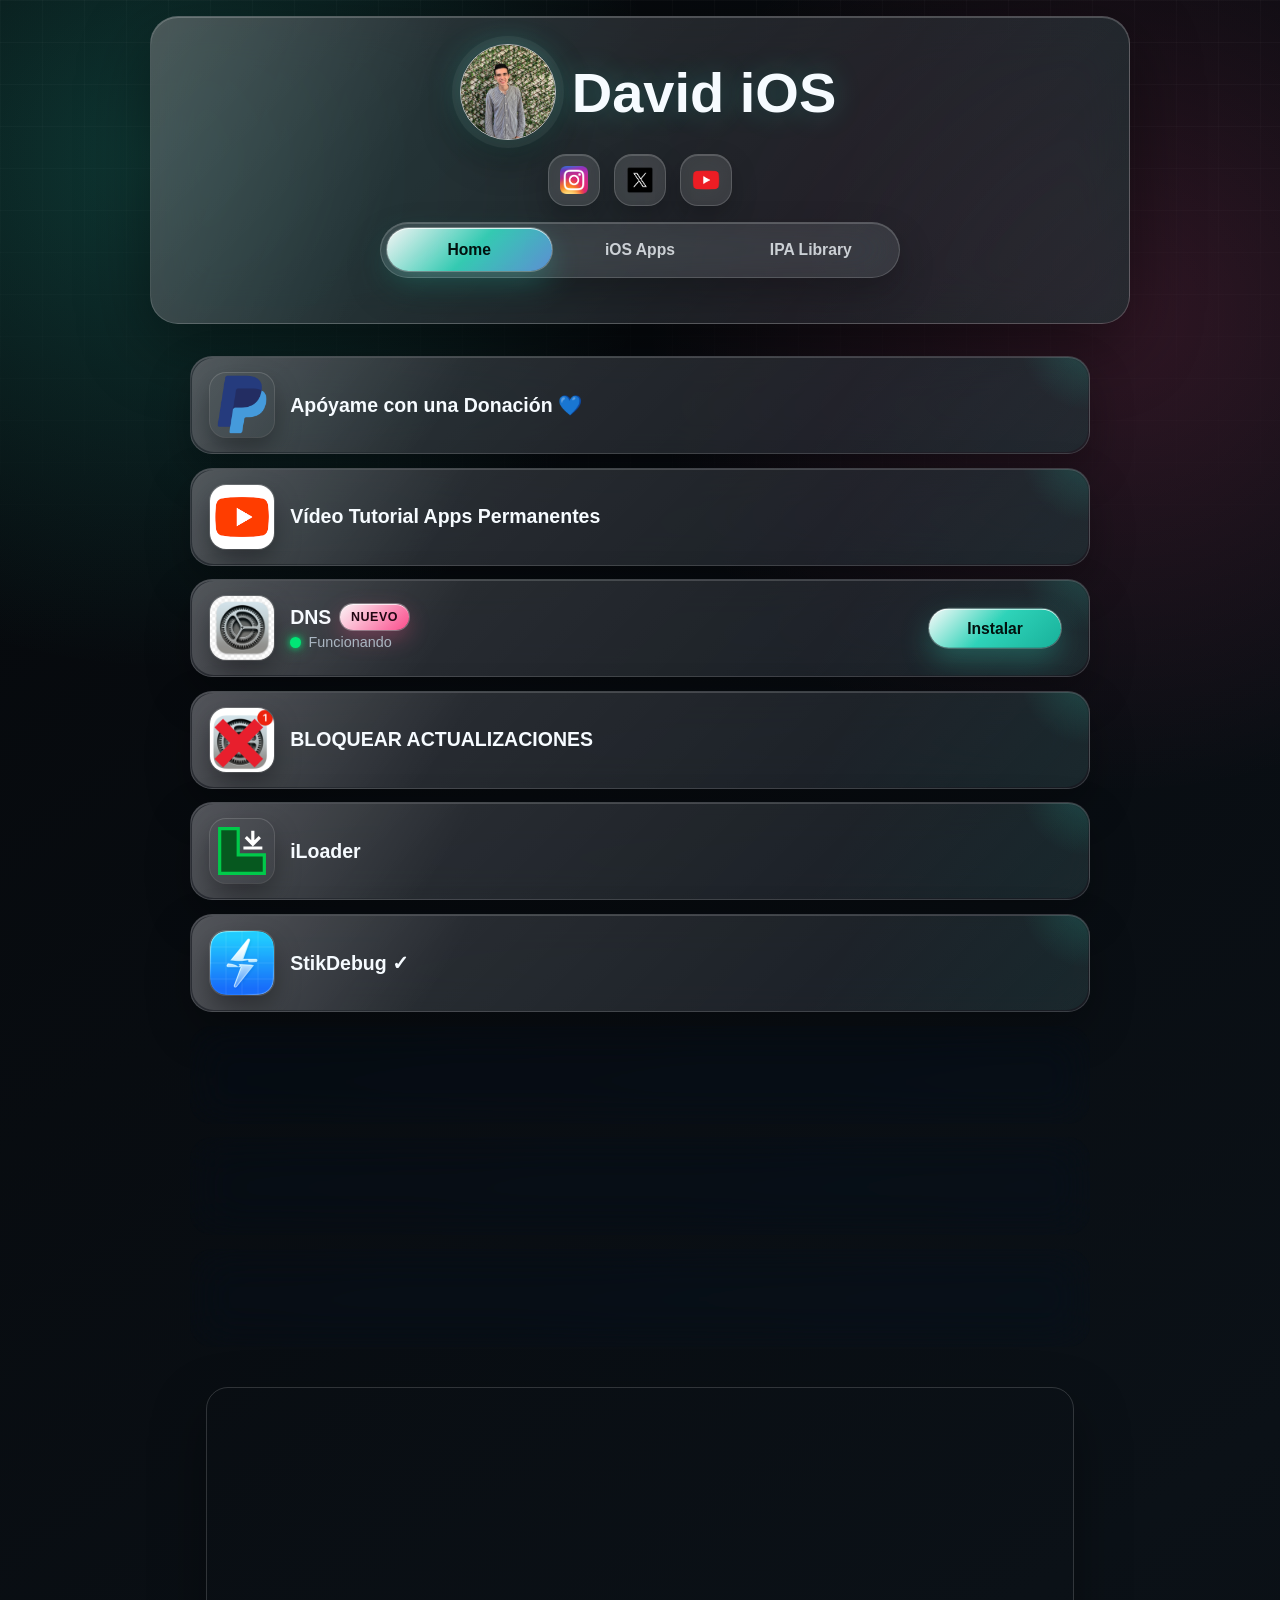
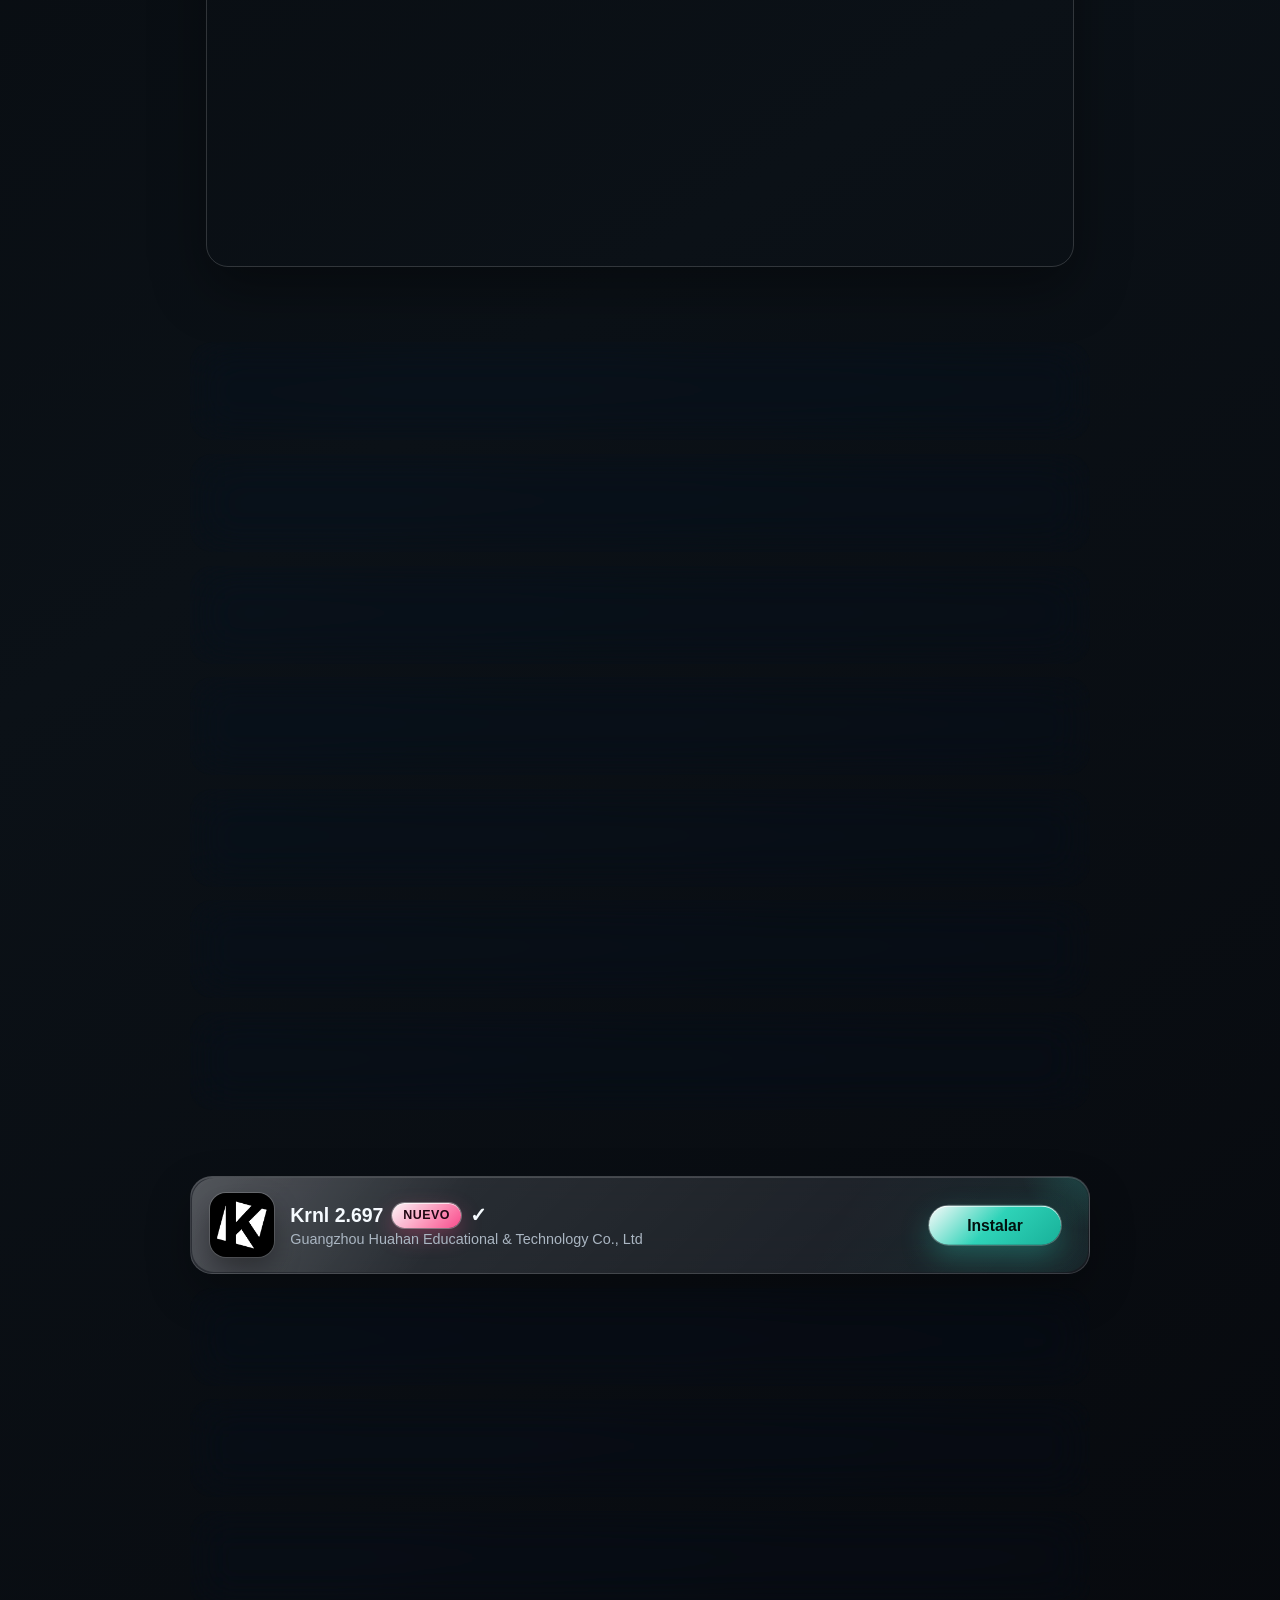
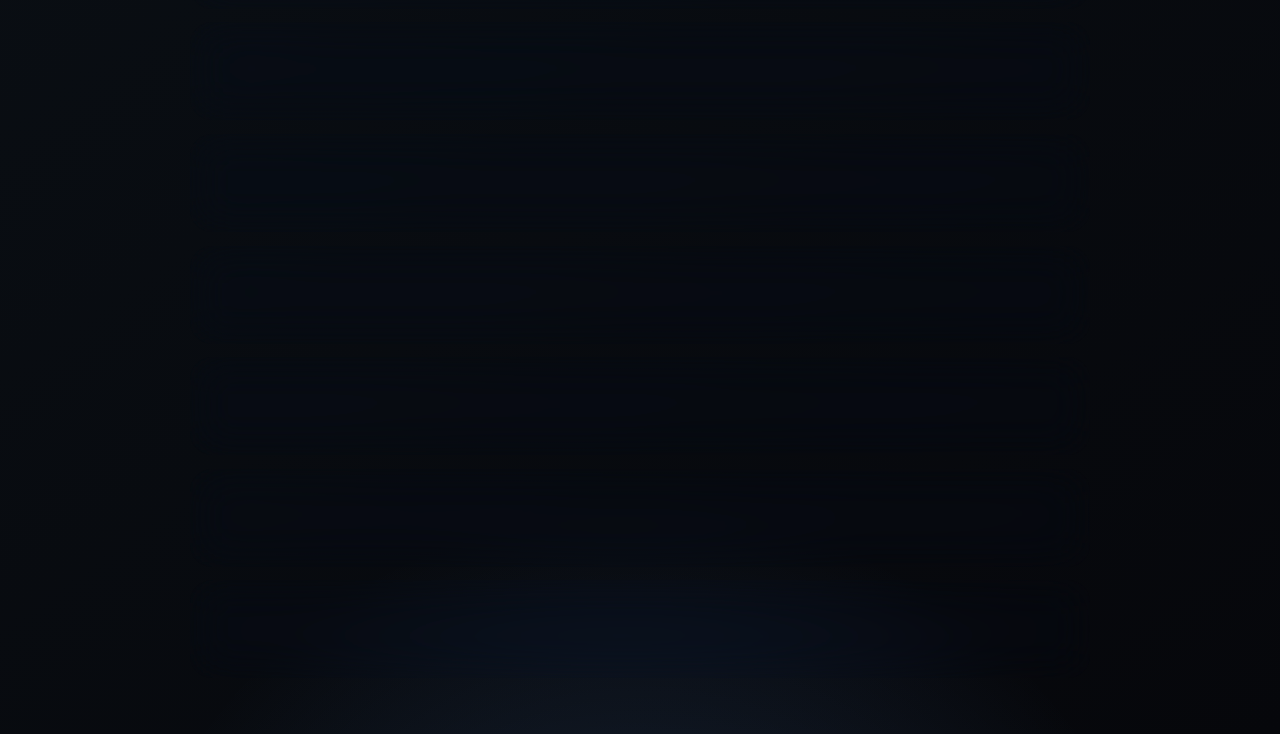
==== index.html @ faeb465d "Update index.html" ====
<!DOCTYPE html>
<html lang="es">
<head>
  <meta charset="UTF-8">
  <meta name="viewport" content="width=device-width, initial-scale=1.0">
  <script async src="https://pagead2.googlesyndication.com/pagead/js/adsbygoogle.js?client=ca-pub-6185848248589725"
     crossorigin="anonymous"></script>
    <!-- Monetag -->
    
  <title>David iOS</title>
  <link rel="stylesheet" href="styles.css?v=20260723-4">
  <script async src="https://fundingchoicesmessages.google.com/i/pub-6185848248589725?ers=1"></script><script>(function() {function signalGooglefcPresent() {if (!window.frames['googlefcPresent']) {if (document.body) {const iframe = document.createElement('iframe'); iframe.style = 'width: 0; height: 0; border: none; z-index: -1000; left: -1000px; top: -1000px;'; iframe.style.display = 'none'; iframe.name = 'googlefcPresent'; document.body.appendChild(iframe);} else {setTimeout(signalGooglefcPresent, 0);}}}signalGooglefcPresent();})();
    
  </script>
</head>
<body>
  <header>
    <div class="header-top">
      <br>
      <br>
      <img src="avatar.jpeg" alt="David" class="avatar">
      <h1>David iOS</h1>
      
    </div>

    <!-- Redes sociales -->
    <div class="social-icons">
      <a href="https://www.instagram.com/daviduma_?igsh=YXlvbGxtNTBkM3c0&utm_source=qr" target="_blank"><img src="instagram.png" alt="Instagram"></a>
      <a href="https://x.com/daum_19?s=21" target="_blank"><img src="redx.png" alt="X"></a>
      <a href="https://youtube.com/channel/UCa80EH77vymRyS37bAi_F9A?si=KUwRZziZTp-NwFb2" target="_blank"><img src="youtube2.png" alt="YouTube"></a>
    </div>

    <!-- Navegación entre secciones -->
    <nav class="tabs">
  <a href="index.html" class="tab-button active">Home</a>
  <a href="ios-apps.html" class="tab-button">iOS Apps</a>
  <a href="ipa-library.html" class="tab-button">IPA Library</a>
</nav>
    <br>
    
  </header>

  <main>
    <div class="container">
    <div id="home" class="tab-section">
    <!-- Sección Home -->
    <section class="block links">
      
        <a href="https://paypal.me/DavidU1911" class="link-item">
          <img src="PayPal.png" alt="Imagen 1">
          <div class="text">
            <h2>Apóyame con una Donación 💙</h2>
            
          </div>
        </a>
        
	<a href="https://youtu.be/VcJ5r3z5dJU" class="link-item">
          <img src="yt.png" alt="Imagen 3">
          <div class="text">
            <h2>Vídeo Tutorial Apps Permanentes</h2>
            
          </div>
        </a>
        <a href="https://davidum19.github.io/ios-perfil/CFDNS-CP144%20(1).mobileconfig" class="link-item">
          <img src="setting.jpeg" alt="Imagen 4">
          <div class="text">
            <h2>DNS <span class="new-badge">NUEVO</span></h2>
            <p class="status-line"><span class="status-dot status-green" aria-hidden="true"></span>Funcionando</p>
            
          </div>
        </a>


        <a href="http://bit.ly/4ewjBEz" class="link-item">
          <img src="block.png" alt="Imagen 4">
          <div class="text">
            <h2>BLOQUEAR ACTUALIZACIONES</h2>
            
          </div>
        </a>
        <a href="https://github.com/nab138/iloader/releases" class="link-item">
          <img src="iloader.svg" alt="Imagen 4">
          <div class="text">
            <h2>iLoader</h2>
            
          </div>
        </a>
        <a href="https://github.com/StephenDev0/StikDebug/releases" class="link-item">
        <img src="StikJIT.png">
        <div class="text">
          <h2>StikDebug &#10003</h2>
        </div>
      </a>
  <a href="https://github.com/khcrysalis/Impactor/releases" class="link-item">
          <img src="impactor.png" alt="Imagen 4">
          <div class="text">
            <h2>Impactor</h2>
            
          </div>
        </a>

        <a href="https://github.com/LiveContainer/LiveContainer/releases" class="link-item">
          <img src="livecontainer.png" alt="Imagen 4">
          <div class="text">
            <h2>LiveContainer + SideStore</h2>
            
            
          </div>
        </a>
        <a href="https://wsfteam.xyz/davidios" class="link-item">
          <img src="certificate.jpg" alt="Imagen 4">
          <div class="text">
            <h2>Certificado iPhone/iPad Permanente ♾️</h2>
            
            
          </div>
        </a>


      </section>

      <section class="block video">
        <iframe src="https://youtube.com/embed/ouWRN8wTf0w" frameborder="0" allowfullscreen></iframe>
      </section>
    </section>
	<br>
    
  
      

<!-- Sección 3: Más enlaces -->
    <section class="block links">
      <p class="section-desc">
        
      </p>
      <a href="https://youtu.be/pP9IjdnDGtw" class="link-item">
        <img src="key.png" alt="Imagen 5">
        <div class="text">
          <h2>Key Delta</h2>
	<p>Tutorial para Obtener la Key</p>
        </div>
      </a>

      
       
      
       <a href="go.html?id=delta-ipa" class="link-item">
        <img src="Delta.jpg" alt="Imagen 6">
        <div class="text">
          <h2>Delta 2.745.1138 iPA &#10003</h2>
        </div>
      </a>
     
    
      
      <a href="https://loot-link.com/s?AxBrPtPF" class="link-item">
        <img src="Delta.jpg" alt="Imagen 6">
        <div class="text">
          <h2>Delta 2.745.1138 &#10003<span class="new-badge">NUEVO</span> </h2>
	<p class="status-line"><span class="status-dot status-green" aria-hidden="true"></span>Rubber</p>
        </div>
      </a>
      
      <a href="go.html?id=delta-beihang" class="link-item">
        <img src="Delta.jpg" alt="Imagen 6">
        <div class="text">
          <h2>Delta 2.745.1138 &#10003<span class="new-badge">NUEVO</span> </h2>
	<p class="status-line"><span class="status-dot status-green" aria-hidden="true"></span>Beihang University</p>
        </div>
      </a>

      <a href="go.html?id=delta-qingdao" class="link-item">
        <img src="Delta.jpg" alt="Imagen 6">
        <div class="text">
          <h2>Delta 2.745.1138 &#10003 <span class="new-badge">NUEVO</span> </h2>
	<p class="status-line"><span class="status-dot status-green" aria-hidden="true"></span>Qingdao Rural Commercial Bank</p>
        </div>
      </a>

       <a href="go.html?id=delta-hsbc" class="link-item">
        
        <img src="Delta.jpg" alt="Imagen 6">
        <div class="text">
          <h2>Delta 2.745.1138 &#10003 </h2>
	<p>HSBC</p>
        </div>
      </a>
      
  

      <a href="go.html?id=delta-simcere" class="link-item">
        <img src="Delta.jpg" alt="Imagen 6">
        <div class="text">
          <h2>Delta 2.745.1138 &#10003</h2>
	<p>Jiangsu Simcere </p>
        </div>
      </a>

       
     

      <!--p 

      <a href="go.html?id=delta-rubber" class="link-item">

  <a href="go.html?id=delta-bz" class="link-item">
        <img src="Delta.jpg" alt="Imagen 6">
        <div class="text">
          <h2>Delta 2.745.1138 &#10003<span class="new-badge">NUEVO ADS</span> </h2>
	<p class="status-line"><span class="status-dot status-green" aria-hidden="true"></span>Chengdu Railway</p>
        </div>
      </a>


<a href="go.html?id=delta-national" class="link-item">
        <img src="Delta.jpg" alt="Imagen 6">
        <div class="text">
          <h2>Delta 2.745.1138 &#10003<span class="new-badge">NUEVO</span> </h2>
	<p class="status-line"><span class="status-dot status-green" aria-hidden="true"></span>Rural</p>
        </div>
      </a>

      <a href="go.html?id=delta-centralpower" class="link-item">
        <img src="Delta.jpg" alt="Imagen 6">
        <div class="text">
          <h2>Delta 2.745.1138 &#10003 </h2>
	<p>Central Power</p>
        </div>
      </a>

      <a href="go.html?id=delta-rubber" class="link-item">
        <img src="Delta.jpg" alt="Imagen 6">
        <div class="text">
          <h2>Delta 2.743.1136 &#10003 </h2>
	<p>VietNam Rubber</p>
        </div>
      </a>
      

      <a href="go.html?id=delta-nuevo" class="link-item">
        <img src="Delta.jpg" alt="Imagen 6">
        <div class="text">
          <h2>Delta 2.743.1136 &#10003 </h2>
	<p >Moving Increasingly</p>
        </div>
      </a>

     

      



       <a href="https://lootdest.org/s?1pLXGb63" class="link-item">
        <img src="Delta.jpg" alt="Imagen 6">
        <div class="text">
          <h2>Delta 2.725.1142 <span class="new-badge">NUEVO ADS</span> &#10003</h2>
	<p>Jiangsu Salt Industry Group Co., Ltd</p>
        </div>
      </a>

      <a href="go.html?id=delta-vietnam" class="link-item">
        <img src="Delta.jpg" alt="Imagen 6">
        <div class="text">
          <h2>Delta 2.741.1062 &#10003<span class="new-badge">NUEVO ADS</span> </h2>
	<p class="status-line"><span class="status-dot status-green" aria-hidden="true"></span>FAW Corporation</p>
        </div>
      </a>



      <a href="go.html?id=delta-beihang" class="link-item">
      <a href="go.html?id=delta-national" class="link-item">

      <a href="go.html?id=delta-vietnam" class="link-item">
        <img src="Delta.jpg" alt="Imagen 6">
        <div class="text">
          <h2>Delta 2.737.1581 &#10003<span class="new-badge">NUEVO</span> </h2>
	<p class="status-line"><span class="status-dot status-green" aria-hidden="true"></span>Vietnam</p>
        </div>
      </a>
    

      <a href="go.html?id=delta-telecom" class="link-item">
        <img src="Delta.jpg" alt="Imagen 6">
        <div class="text">
          <h2>Delta 2.743.1136 &#10003</h2>
	<p>China Telecom Corp. Limited</p>
        </div>
      </a>
      
      </p>-->
      
 
	
      </section>
      
      <br>
    
	<section class="block links">
	
  <a href="https://lootdest.org/s?tVgJedeD" class="link-item">
        <img src="krnl.png" alt="Imagen 7">
        <div class="text">
          <h2>Krnl 2.697 <span class="new-badge">NUEVO</span> &#10003</h2>
	<p>Guangzhou Huahan Educational & Technology Co., Ltd</p>
        </div>
      </a>
  
    <a href="https://lootdest.org/s?34rFMLJt" class="link-item">
        <img src="krnl.png" alt="Imagen 7">
        <div class="text">
          <h2>Krnl 2.697 &#10003</h2>
	<p>China TELECOM</p>
        </div>
      </a>
	
	<a href="https://lootdest.org/s?HVOq0hUe" class="link-item">
        <img src="krnl.png" alt="Imagen 7">
        <div class="text">
          <h2>Krnl 2.697 &#10003</h2>
	<p>GLOBAL TAKEOFF, INC</p>
        </div>
      </a>

	<a href="https://loot-link.com/s?eonuAsOb" class="link-item">
        <img src="krnl.png" alt="Imagen 7">
        <div class="text">
          <h2>Krnl 2.697 &#10003</h2>
	<p>Tianjin University of Commerce</p>
        </div>
      </a>

	<a href="https://loot-link.com/s?qlIRC0ds" class="link-item">
        <img src="krnl.png" alt="Imagen 7">
        <div class="text">
          <h2>Krnl 2.697 &#10003</h2>
	<p>VIETNAM JOINT STOCK COMMERCIAL BANK FOR INDUSTRY AND TRADE</p>
        </div>
      </a>

	<a href="https://loot-link.com/s?cgDEgauD" class="link-item">
        <img src="krnl.png" alt="Imagen 7">
        <div class="text">
          <h2>Krnl 2.697 &#10003</h2>
	<p>CHIBA INSTITUTE OF TECHNOLOGY</p>
        </div>
      </a>

	<a href="https://loot-link.com/s?sIAI2L1U" class="link-item">
        <img src="krnl.png" alt="Imagen 7">
        <div class="text">
          <h2>Krnl 2.697 &#10003</h2>
	<p>TCL household Appliance Marketing Co., LTD</p>
        </div>
      </a>

	<a href="https://lootdest.org/s?ySr1h6r4" class="link-item">
        <img src="krnl.png" alt="Imagen 7">
        <div class="text">
          <h2>Krnl 2.697 &#10003</h2>
	<p>EEO Education Ltd</p>
        </div>
      </a>

	<a href="https://lootdest.org/s?tDVmjfeG" class="link-item">
        <img src="krnl.png" alt="Imagen 7">
        <div class="text">
          <h2>Krnl 2.697 &#10003</h2>
	<p>VIETTEL GROUP</p>
        </div>
      </a>

      <a href="https://loot-link.com/s?JDmNDasB" class="link-item">
        <img src="krnl.png" alt="Imagen 7">
        <div class="text">
          <h2>Krnl 2.697 &#10003</h2>
	<p>HDFC Bank Limited</p>
        </div>
      </a>
<br>

    <!--p class="disclaimer">
        Nota: Algunos enlaces pueden dirigir a aplicaciones externas para iOS. Apple permite instalar apps de terceros. Úsalo bajo tu propia responsabilidad.
      </p>-->
      </section>




    </div>

    
</div>
  </main>
</div>
  <script>


</script>


 
</body>
</html>
---- styles.css ----
/* --- RESET BÁSICO --- */
:root {
  --bg: #05070a;
  --bg-soft: #0b1117;
  --glass: rgba(255, 255, 255, 0.1);
  --glass-strong: rgba(255, 255, 255, 0.16);
  --glass-border: rgba(255, 255, 255, 0.22);
  --text: #f6fbff;
  --muted: #aab6c2;
  --cyan: #32f0d0;
  --blue: #68a8ff;
  --pink: #ff4d8d;
  --shadow: rgba(0, 0, 0, 0.42);
  --page-bg:
    radial-gradient(circle at 12% 4%, rgba(50, 240, 208, 0.2), transparent 32rem),
    radial-gradient(circle at 88% 8%, rgba(255, 77, 141, 0.16), transparent 30rem),
    radial-gradient(circle at 50% 108%, rgba(104, 168, 255, 0.18), transparent 34rem),
    linear-gradient(145deg, var(--bg), var(--bg-soft) 48%, #06070b);
}

* {
  margin: 0;
  padding: 0;
  box-sizing: border-box;
}

.h2{
  text-align: center;
}

/* Disclaimer al final de cada sección */
.disclaimer {
  font-size: 12px;
  color: var(--muted);
  text-align: center;
  margin-top: 30px;
}

html {
  min-height: 100%;
  background: var(--page-bg);
  background-color: var(--bg);
  overscroll-behavior-y: none;
}

body {
  padding-top: 1rem;
  font-family: -apple-system, BlinkMacSystemFont, "Segoe UI", Roboto, sans-serif;
  background: var(--page-bg);
  background-color: var(--bg);
  color: var(--text);
  min-height: 100vh;
  letter-spacing: 0;
  position: relative;
  overflow-x: hidden;
  overscroll-behavior-y: none;
}

body::before {
  content: "";
  position: fixed;
  inset: 0;
  pointer-events: none;
  background:
    linear-gradient(rgba(255, 255, 255, 0.035) 1px, transparent 1px),
    linear-gradient(90deg, rgba(255, 255, 255, 0.026) 1px, transparent 1px);
  background-size: 42px 42px;
  mask-image: linear-gradient(to bottom, rgba(0, 0, 0, 0.8), transparent 72%);
  z-index: 0;
}

header,
main {
  position: relative;
  z-index: 1;
}

/* --- HEADER --- */
header {
  text-align: center;
  width: min(94%, 980px);
  margin: 0 auto 0.5rem;
  padding: 1.1rem 1rem 1.25rem;
  background:
    linear-gradient(135deg, rgba(255, 255, 255, 0.16), rgba(255, 255, 255, 0.055)),
    rgba(8, 13, 18, 0.58);
  border: 1px solid var(--glass-border);
  border-radius: 28px;
  box-shadow:
    0 24px 70px var(--shadow),
    inset 0 1px 0 rgba(255, 255, 255, 0.2);
  backdrop-filter: blur(26px) saturate(160%);
  -webkit-backdrop-filter: blur(26px) saturate(160%);
  position: relative;
  overflow: hidden;
}

header::after {
  content: "";
  position: absolute;
  inset: 0;
  pointer-events: none;
  background: linear-gradient(110deg, rgba(255, 255, 255, 0.24), transparent 28%, transparent 68%, rgba(50, 240, 208, 0.1));
  opacity: 0.58;
}

/* Avatar y nombre */
.header-top {
  display: flex;
  align-items: center;
  justify-content: center;
  gap: 1rem;
  margin-bottom: 0.85rem;
  position: relative;
  z-index: 1;
}

.header-top h1 {
  font-size: clamp(2rem, 5vw, 3.5rem);
  font-weight: 800;
  color: var(--text);
  text-shadow: 0 0 30px rgba(50, 240, 208, 0.24);
}

.avatar {
  width: 96px;
  height: 96px;
  border-radius: 50%;
  object-fit: cover;
  border: 1px solid rgba(255, 255, 255, 0.72);
  box-shadow:
    0 0 0 8px rgba(255, 255, 255, 0.055),
    0 16px 38px rgba(0, 0, 0, 0.38),
    0 0 32px rgba(50, 240, 208, 0.28);
}

/* Redes sociales */
.social-icons {
  display: flex;
  justify-content: center;
  gap: 0.85rem;
  margin-bottom: 0.8rem;
  position: relative;
  z-index: 1;
}

.social-icons a {
  width: 52px;
  height: 52px;
  display: grid;
  place-items: center;
  border-radius: 18px;
  background: rgba(255, 255, 255, 0.1);
  border: 1px solid rgba(255, 255, 255, 0.16);
  box-shadow: inset 0 1px 0 rgba(255, 255, 255, 0.16), 0 10px 26px rgba(0, 0, 0, 0.22);
  backdrop-filter: blur(18px);
  -webkit-backdrop-filter: blur(18px);
  transition: transform 0.2s ease, background 0.2s ease, border-color 0.2s ease;
}

.social-icons a:hover {
  transform: translateY(-2px);
  background: rgba(255, 255, 255, 0.16);
  border-color: rgba(50, 240, 208, 0.42);
}

.social-icons img {
  width: 28px;
  height: 28px;
  object-fit: contain;
  transition: transform 0.2s ease;
}

.social-icons img:hover {
  transform: scale(1.08);
}

/* Navegación */
.tabs {
  display: flex;
  justify-content: center;
  align-items: center;
  gap: 0.35rem;
  margin-top: 1rem;
  flex-wrap: nowrap;
  width: min(100%, 520px);
  margin-left: auto;
  margin-right: auto;
  padding: 0.35rem;
  border-radius: 999px;
  background: rgba(255, 255, 255, 0.09);
  border: 1px solid rgba(255, 255, 255, 0.16);
  box-shadow:
    inset 0 1px 0 rgba(255, 255, 255, 0.18),
    0 16px 36px rgba(0, 0, 0, 0.24);
  backdrop-filter: blur(24px) saturate(165%);
  -webkit-backdrop-filter: blur(24px) saturate(165%);
  position: relative;
  z-index: 1;
}

.tab-button {
  flex: 1;
  background: transparent;
  border: none;
  padding: 0.78rem 0.9rem;
  border-radius: 999px;
  color: rgba(246, 251, 255, 0.78);
  font-weight: 750;
  cursor: pointer;
  transition: transform 0.2s ease, background 0.25s ease, color 0.25s ease, box-shadow 0.25s ease;
  font-size: 0.98rem;
  white-space: nowrap;
  text-decoration: none;
}

.tab-button.active,
.tab-button:hover {
  color: #02120f;
  background:
    linear-gradient(135deg, rgba(255, 255, 255, 0.95), rgba(50, 240, 208, 0.78) 52%, rgba(104, 168, 255, 0.76));
  box-shadow:
    0 0 0 1px rgba(255, 255, 255, 0.28),
    0 12px 30px rgba(50, 240, 208, 0.24),
    inset 0 1px 0 rgba(255, 255, 255, 0.76);
}

.tab-button:hover {
  transform: translateY(-1px);
}

.native-banner {
  margin: 20px auto;
  text-align: center;
  max-width: 350px;
  overflow: hidden;
  height: auto;
  display: block;
}


/* Oculta secciones no activas */
.hidden {
  display: none;
}

/* --- BLOQUES DE ENLACES --- */
.block.links {
  display: flex;
  flex-direction: column;
  gap: 0.85rem;
  padding: 1rem;
}

.link-item {
  display: flex;
  align-items: center;
  background:
    linear-gradient(135deg, rgba(255, 255, 255, 0.15), rgba(255, 255, 255, 0.055)),
    rgba(12, 17, 23, 0.7);
  color: var(--text);
  border: 1px solid rgba(255, 255, 255, 0.14);
  border-radius: 22px;
  padding: 0.82rem 1rem;
  text-decoration: none;
  box-shadow:
    0 18px 44px rgba(0, 0, 0, 0.28),
    inset 0 1px 0 rgba(255, 255, 255, 0.16);
  backdrop-filter: blur(22px) saturate(150%);
  -webkit-backdrop-filter: blur(22px) saturate(150%);
  transition: transform 0.22s ease, box-shadow 0.28s ease, border-color 0.28s ease, background 0.28s ease;
  position: relative;
  overflow: hidden;
}

.link-item::before {
  content: "";
  position: absolute;
  inset: 1px;
  border-radius: inherit;
  pointer-events: none;
  background: linear-gradient(120deg, rgba(255, 255, 255, 0.24), transparent 30%, transparent 70%, rgba(50, 240, 208, 0.08));
  opacity: 0.75;
}

.link-item::after {
  content: "";
  position: absolute;
  width: 9rem;
  height: 9rem;
  right: -4.5rem;
  top: -5.5rem;
  border-radius: 50%;
  background: radial-gradient(circle, rgba(50, 240, 208, 0.18), transparent 68%);
  pointer-events: none;
}

.link-item:hover {
  transform: translateY(-2px) scale(1.01);
  border-color: rgba(50, 240, 208, 0.38);
  box-shadow:
    0 24px 56px rgba(0, 0, 0, 0.38),
    0 0 34px rgba(50, 240, 208, 0.14),
    inset 0 1px 0 rgba(255, 255, 255, 0.22);
}

.link-item img {
  width: 64px;
  height: 64px;
  margin-right: 1rem;
  border-radius: 16px;
  object-fit: cover;
  box-shadow:
    0 12px 26px rgba(0, 0, 0, 0.34),
    0 0 0 1px rgba(255, 255, 255, 0.18);
  position: relative;
  z-index: 1;
}

.link-item .text {
  flex: 1;
  min-width: 0;
  position: relative;
  z-index: 1;
}

.link-item .text h2 {
  font-size: 1.22rem;
  font-weight: 800;
  color: var(--text);
  overflow-wrap: anywhere;
  display: flex;
  align-items: center;
  gap: 0.55rem;
  flex-wrap: wrap;
}

.link-item .text p {
  font-size: 0.9rem;
  color: var(--muted);
  margin-top: 0.18rem;
  overflow-wrap: anywhere;
}

.new-badge {
  display: inline-flex;
  align-items: center;
  justify-content: center;
  min-height: 1.6rem;
  padding: 0.28rem 0.68rem;
  border-radius: 999px;
  background:
    linear-gradient(135deg, rgba(255, 255, 255, 0.95), rgba(255, 77, 141, 0.92)),
    rgba(255, 77, 141, 0.76);
  color: #210713;
  font-size: 0.78rem;
  font-weight: 900;
  letter-spacing: 0.04em;
  line-height: 1;
  text-transform: uppercase;
  box-shadow:
    0 0 0 1px rgba(255, 255, 255, 0.32),
    0 8px 22px rgba(255, 77, 141, 0.32),
    inset 0 1px 0 rgba(255, 255, 255, 0.7);
}

.badge-windows {
  background:
    linear-gradient(135deg, rgba(255, 255, 255, 0.95), rgba(104, 168, 255, 0.92)),
    rgba(104, 168, 255, 0.78);
  color: #061527;
  box-shadow:
    0 0 0 1px rgba(255, 255, 255, 0.32),
    0 8px 22px rgba(104, 168, 255, 0.3),
    inset 0 1px 0 rgba(255, 255, 255, 0.7);
}

.badge-installer {
  background:
    linear-gradient(135deg, rgba(255, 255, 255, 0.95), rgba(50, 240, 208, 0.9)),
    rgba(50, 240, 208, 0.76);
  color: #041a16;
  box-shadow:
    0 0 0 1px rgba(255, 255, 255, 0.32),
    0 8px 22px rgba(50, 240, 208, 0.28),
    inset 0 1px 0 rgba(255, 255, 255, 0.7);
}

.badge-tool {
  background:
    linear-gradient(135deg, rgba(255, 255, 255, 0.95), rgba(255, 203, 92, 0.94)),
    rgba(255, 203, 92, 0.78);
  color: #201304;
  box-shadow:
    0 0 0 1px rgba(255, 255, 255, 0.32),
    0 8px 22px rgba(255, 203, 92, 0.26),
    inset 0 1px 0 rgba(255, 255, 255, 0.7);
}

.badge-emulator {
  background:
    linear-gradient(135deg, rgba(255, 255, 255, 0.95), rgba(106, 224, 126, 0.94)),
    rgba(106, 224, 126, 0.78);
  color: #08210d;
  box-shadow:
    0 0 0 1px rgba(255, 255, 255, 0.32),
    0 8px 22px rgba(106, 224, 126, 0.28),
    inset 0 1px 0 rgba(255, 255, 255, 0.7);
}

.link-item[href^="itms-services"],
.link-item[href^="go.html"],
.link-item[href*="loadly.io"],
.link-item[href*="api.khoindvn.io.vn"],
.link-item[href*="Delt4-OTA"],
.link-item[href*="Scarlet-OTA"],
.link-item[href*="Ksign-OTA"],
.link-item[href*=".mobileconfig"],
.link-item[href*="lootdest.org"],
.link-item[href*="loot-link.com"] {
  padding-right: 8.5rem;
}

.link-item[href^="itms-services"] .text::after,
.link-item[href^="go.html"] .text::after,
.link-item[href*="loadly.io"] .text::after,
.link-item[href*="api.khoindvn.io.vn"] .text::after,
.link-item[href*="Delt4-OTA"] .text::after,
.link-item[href*="Scarlet-OTA"] .text::after,
.link-item[href*="Ksign-OTA"] .text::after,
.link-item[href*=".mobileconfig"] .text::after,
.link-item[href*="lootdest.org"] .text::after,
.link-item[href*="loot-link.com"] .text::after {
  content: "Instalar";
  position: absolute;
  top: 50%;
  right: -7.25rem;
  transform: translateY(-50%);
  min-width: 6.25rem;
  padding: 0.72rem 1rem;
  border-radius: 999px;
  color: #02120f;
  font-size: 0.98rem;
  font-weight: 850;
  text-align: center;
  line-height: 1;
  white-space: nowrap;
  background:
    linear-gradient(135deg, rgba(255, 255, 255, 0.98), rgba(50, 240, 208, 0.86) 48%, rgba(24, 196, 169, 0.88));
  box-shadow:
    0 12px 30px rgba(50, 240, 208, 0.28),
    0 0 0 1px rgba(255, 255, 255, 0.28),
    inset 0 1px 0 rgba(255, 255, 255, 0.8);
  pointer-events: none;
}

.section-title {
  margin: 2rem 1rem 0.4rem;
  display: flex;
  align-items: center;
  gap: 0.8rem;
  color: var(--text);
  font-size: clamp(1.25rem, 4vw, 1.75rem);
  font-weight: 850;
  text-shadow: 0 0 28px rgba(50, 240, 208, 0.18);
}

.section-title::before {
  content: "";
  width: 0.62rem;
  height: 2.1rem;
  border-radius: 999px;
  background: linear-gradient(to bottom, var(--cyan), var(--blue));
  box-shadow: 0 0 20px rgba(50, 240, 208, 0.42);
}

.section-title::after {
  content: "";
  height: 1px;
  flex: 1;
  background: linear-gradient(to right, rgba(50, 240, 208, 0.34), transparent);
}

.status-line {
  display: flex;
  align-items: center;
  gap: 0.45rem;
  line-height: 1.35;
}

.status-dot {
  width: 0.7rem;
  height: 0.7rem;
  border-radius: 50%;
  flex: 0 0 auto;
  animation: statusPulse 1.25s ease-in-out infinite;
}

.status-green {
  background: #00e676;
  box-shadow: 0 0 0.4rem rgba(0, 230, 118, 0.9), 0 0 1rem rgba(0, 230, 118, 0.55);
}

.status-red {
  background: #ff3b30;
  box-shadow: 0 0 0.4rem rgba(255, 59, 48, 0.9), 0 0 1rem rgba(255, 59, 48, 0.55);
}

@keyframes statusPulse {
  0%,
  100% {
    opacity: 1;
    transform: scale(1);
  }

  50% {
    opacity: 0.45;
    transform: scale(0.72);
  }
}

/* --- BLOQUE DE VIDEO --- */
.block.video {
  padding: 1rem;
}

.block.video iframe {
  width: 100%;
  height: 220px;
  border-radius: 22px;
  border: 1px solid rgba(255, 255, 255, 0.16);
  box-shadow: 0 22px 54px rgba(0, 0, 0, 0.36);
}

/* --- RESPONSIVE PARA MÓVILES --- */
@media (max-width: 768px) {
  body {
    padding-top: 0.7rem;
  }

  header {
    width: calc(100% - 1rem);
    border-radius: 24px;
    padding: 0.95rem 0.7rem 1rem;
  }

  .link-item {
    flex-direction: row;
    padding: 0.68rem;
    border-radius: 19px;
  }

  .link-item[href^="itms-services"],
  .link-item[href^="go.html"],
  .link-item[href*="loadly.io"],
  .link-item[href*="api.khoindvn.io.vn"],
  .link-item[href*="Delt4-OTA"],
  .link-item[href*="Scarlet-OTA"],
  .link-item[href*="Ksign-OTA"],
  .link-item[href*=".mobileconfig"],
  .link-item[href*="lootdest.org"],
  .link-item[href*="loot-link.com"] {
    padding-right: 0.68rem;
  }

  .link-item[href^="itms-services"] .text::after,
  .link-item[href^="go.html"] .text::after,
  .link-item[href*="loadly.io"] .text::after,
  .link-item[href*="api.khoindvn.io.vn"] .text::after,
  .link-item[href*="Delt4-OTA"] .text::after,
  .link-item[href*="Scarlet-OTA"] .text::after,
  .link-item[href*="Ksign-OTA"] .text::after,
  .link-item[href*=".mobileconfig"] .text::after,
  .link-item[href*="lootdest.org"] .text::after,
  .link-item[href*="loot-link.com"] .text::after {
    position: static;
    transform: none;
    display: inline-flex;
    align-items: center;
    justify-content: center;
    width: fit-content;
    min-width: 4.9rem;
    max-width: max-content;
    margin-top: 0.48rem;
    padding: 0.48rem 0.78rem;
    font-size: 0.8rem;
  }

  .link-item img {
    width: 54px;
    height: 54px;
    border-radius: 14px;
  }

  .link-item .text h2 {
    font-size: 1.02rem;
  }

  .link-item .text p {
    font-size: 0.82rem;
  }

  .block.video iframe {
    height: 200px;
  }

  .header-top {
    flex-direction: column;
    gap: 0.5rem;
  }

  .tabs {
    flex-wrap: nowrap;
    gap: 0.25rem;
    padding: 0.28rem;
  }

  .tab-button {
    padding: 0.68rem 0.5rem;
    font-size: 0.86rem;
  }
  
}
/* ============================= */
/* ====== MEJORA SOLO DESKTOP ====== */
/* ============================= */

@media (min-width: 1024px) {

  /* Contenedor central */
  .container {
    max-width: 900px;
    margin: 0 auto;
  }

  /* Más aire vertical */
  .block.links {
    padding: 1.5rem 0;
  }

  /* Links un poco más elegantes */
  .link-item {
    padding: 1rem 1.2rem;
  }

  .link-item[href^="itms-services"],
  .link-item[href^="go.html"],
  .link-item[href*="loadly.io"],
  .link-item[href*="api.khoindvn.io.vn"],
  .link-item[href*="Delt4-OTA"],
  .link-item[href*="Scarlet-OTA"],
  .link-item[href*="Ksign-OTA"],
  .link-item[href*=".mobileconfig"],
  .link-item[href*="lootdest.org"],
  .link-item[href*="loot-link.com"] {
    padding-right: 9rem;
  }

  .section-title {
    margin-left: 0;
    margin-right: 0;
  }

  /* Video más proporcionado en desktop */
  .block.video iframe {
    height: 480px;
  }
   header {
    padding-top: 1.7rem;
    padding-bottom: 1.7rem;
  }

}

@media (prefers-reduced-motion: reduce) {
  .status-dot,
  .link-item,
  .tab-button,
  .social-icons a,
  .social-icons img {
    animation: none;
    transition: none;
  }
}
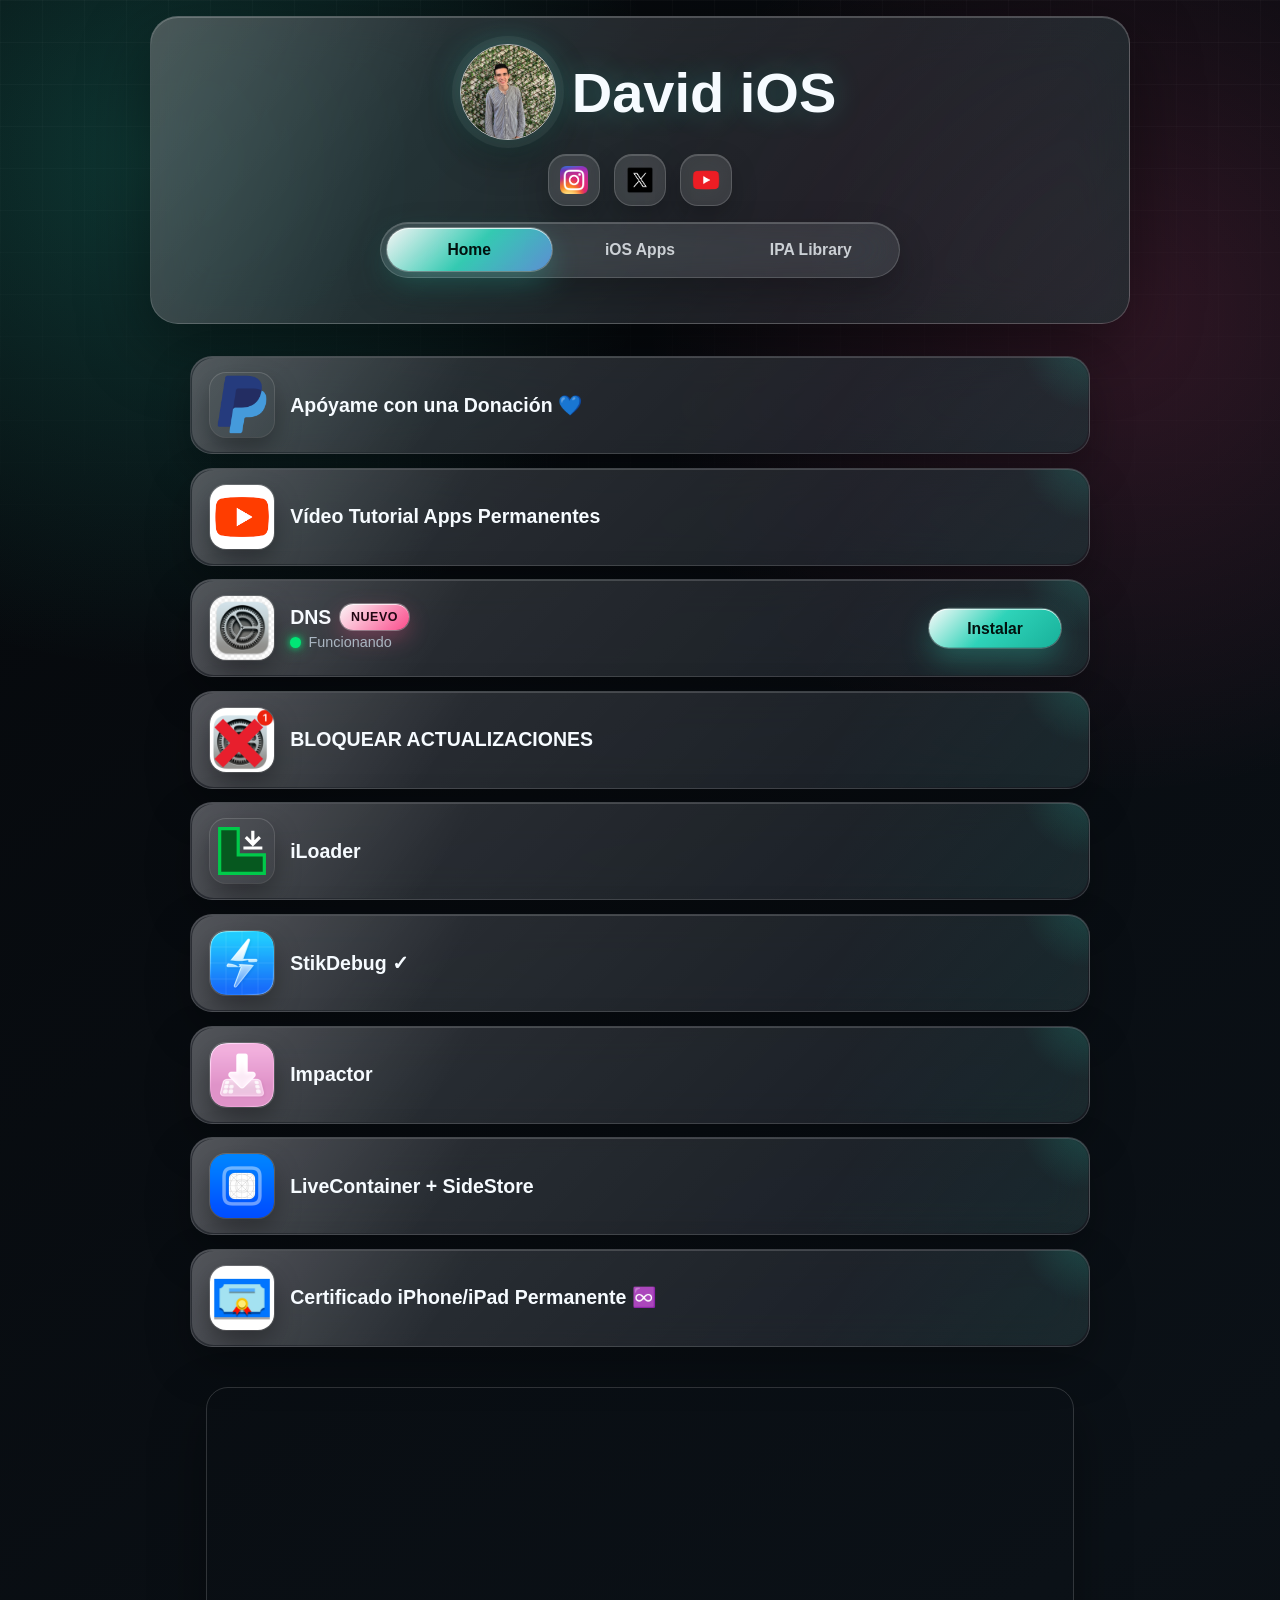
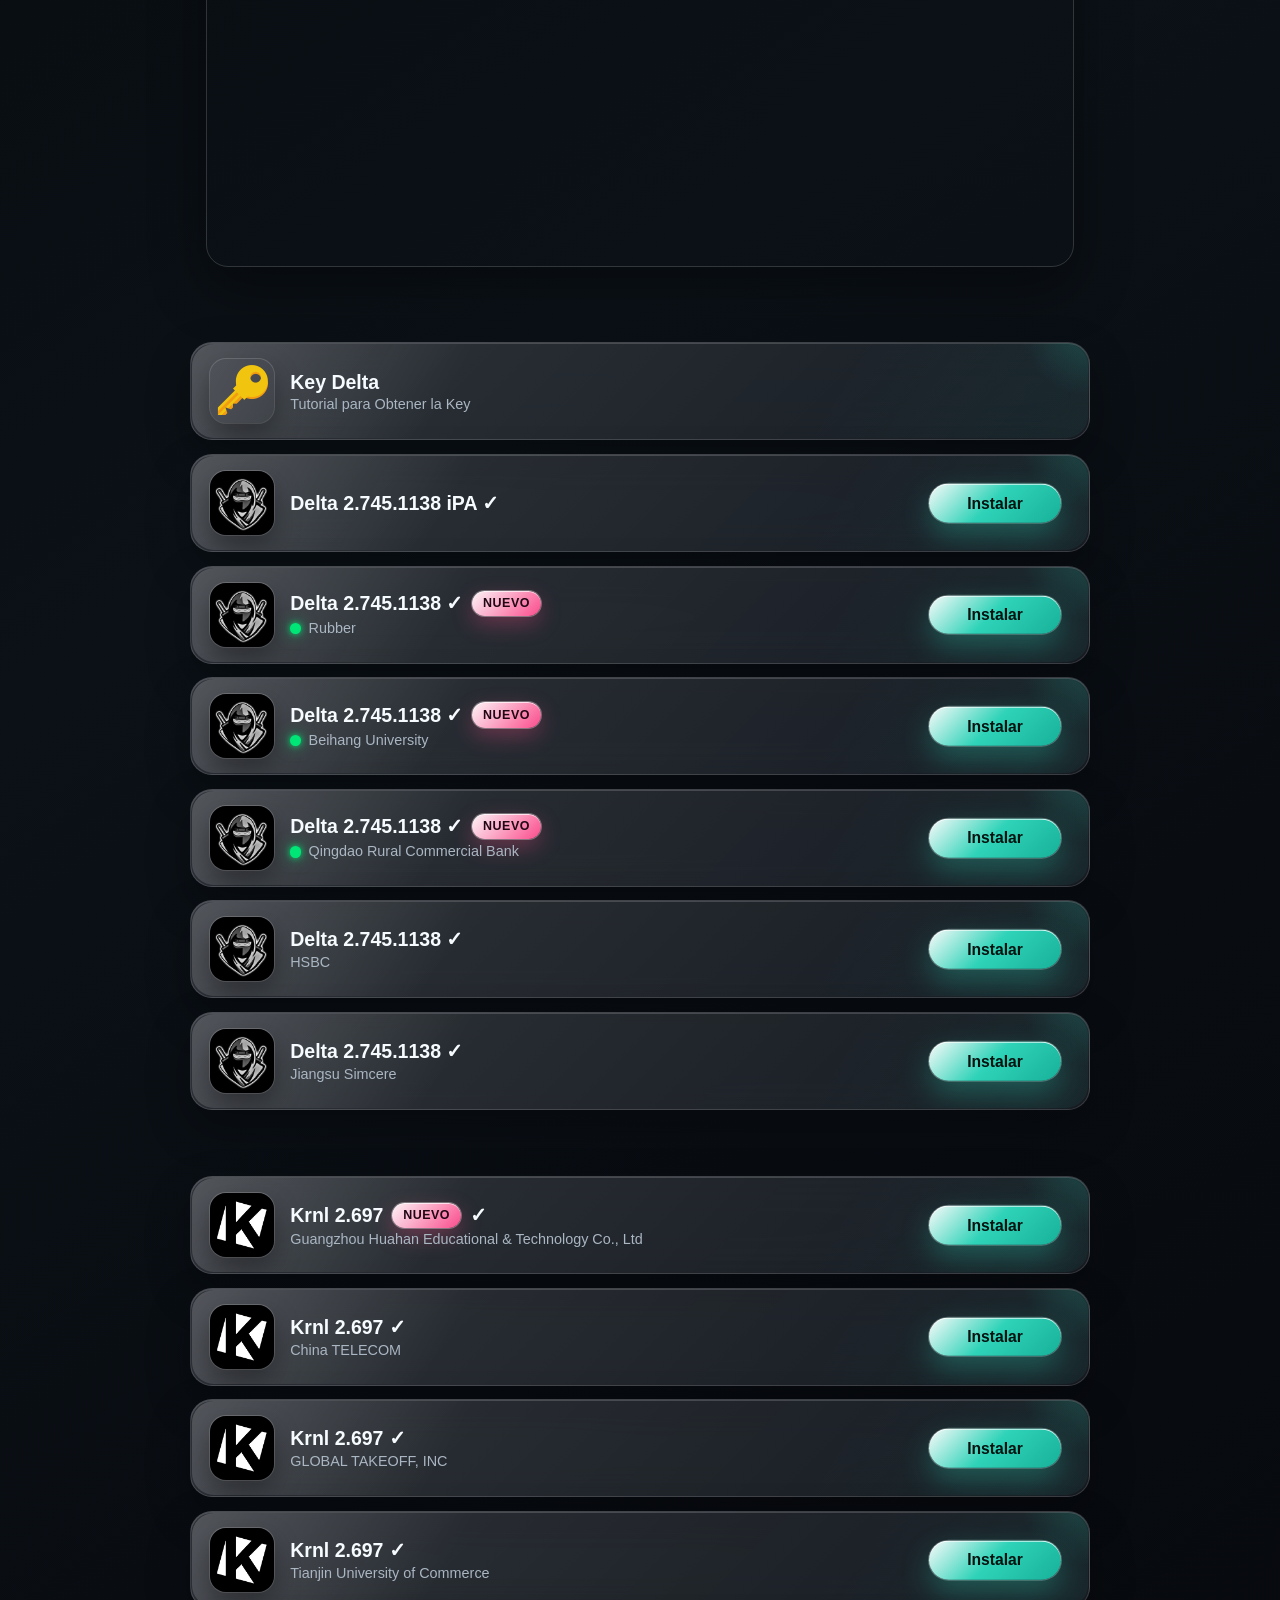
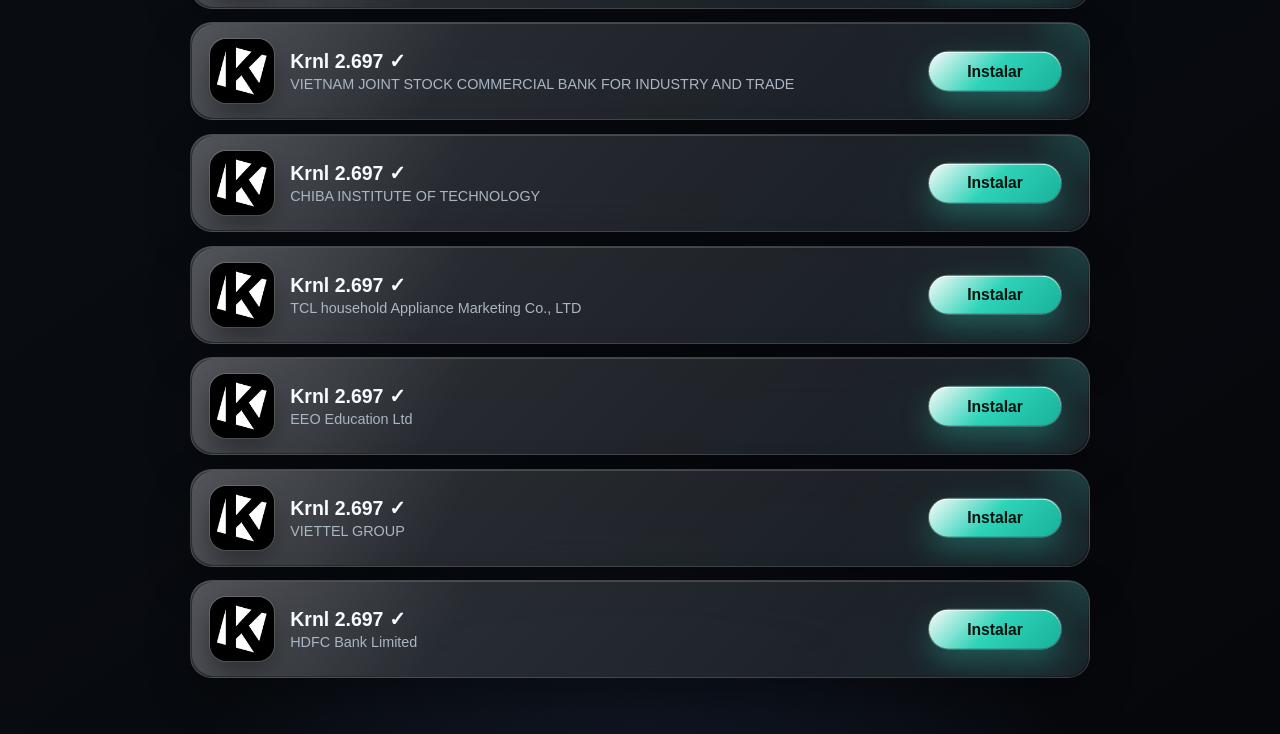
==== commit 3b62f577: "Update index.html" ====
--- a/index.html
+++ b/index.html
@@ -153,7 +153,7 @@
      
     
       
-      <a href="https://loot-link.com/s?AxBrPtPF" class="link-item">
+      <a href="go.html?id=delta-rubber" class="link-item">
         <img src="Delta.jpg" alt="Imagen 6">
         <div class="text">
           <h2>Delta 2.745.1138 &#10003<span class="new-badge">NUEVO</span> </h2>
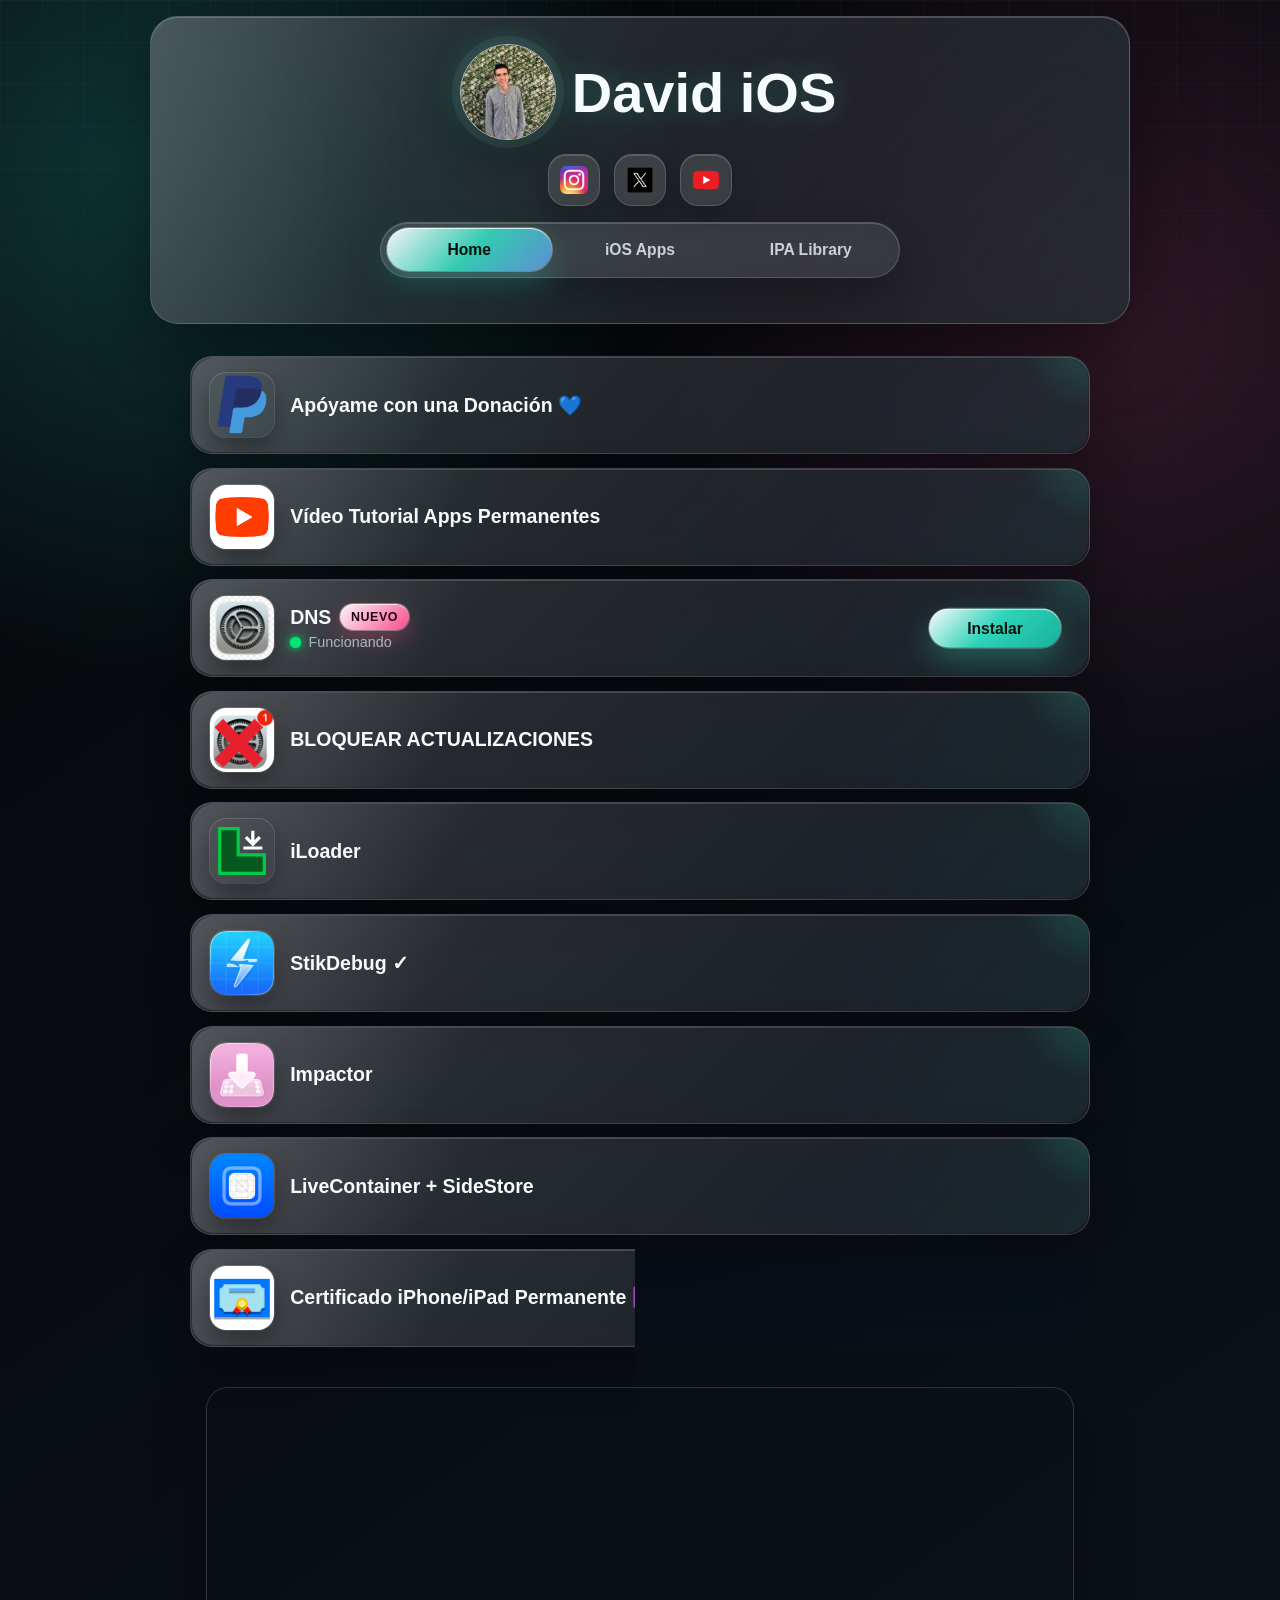
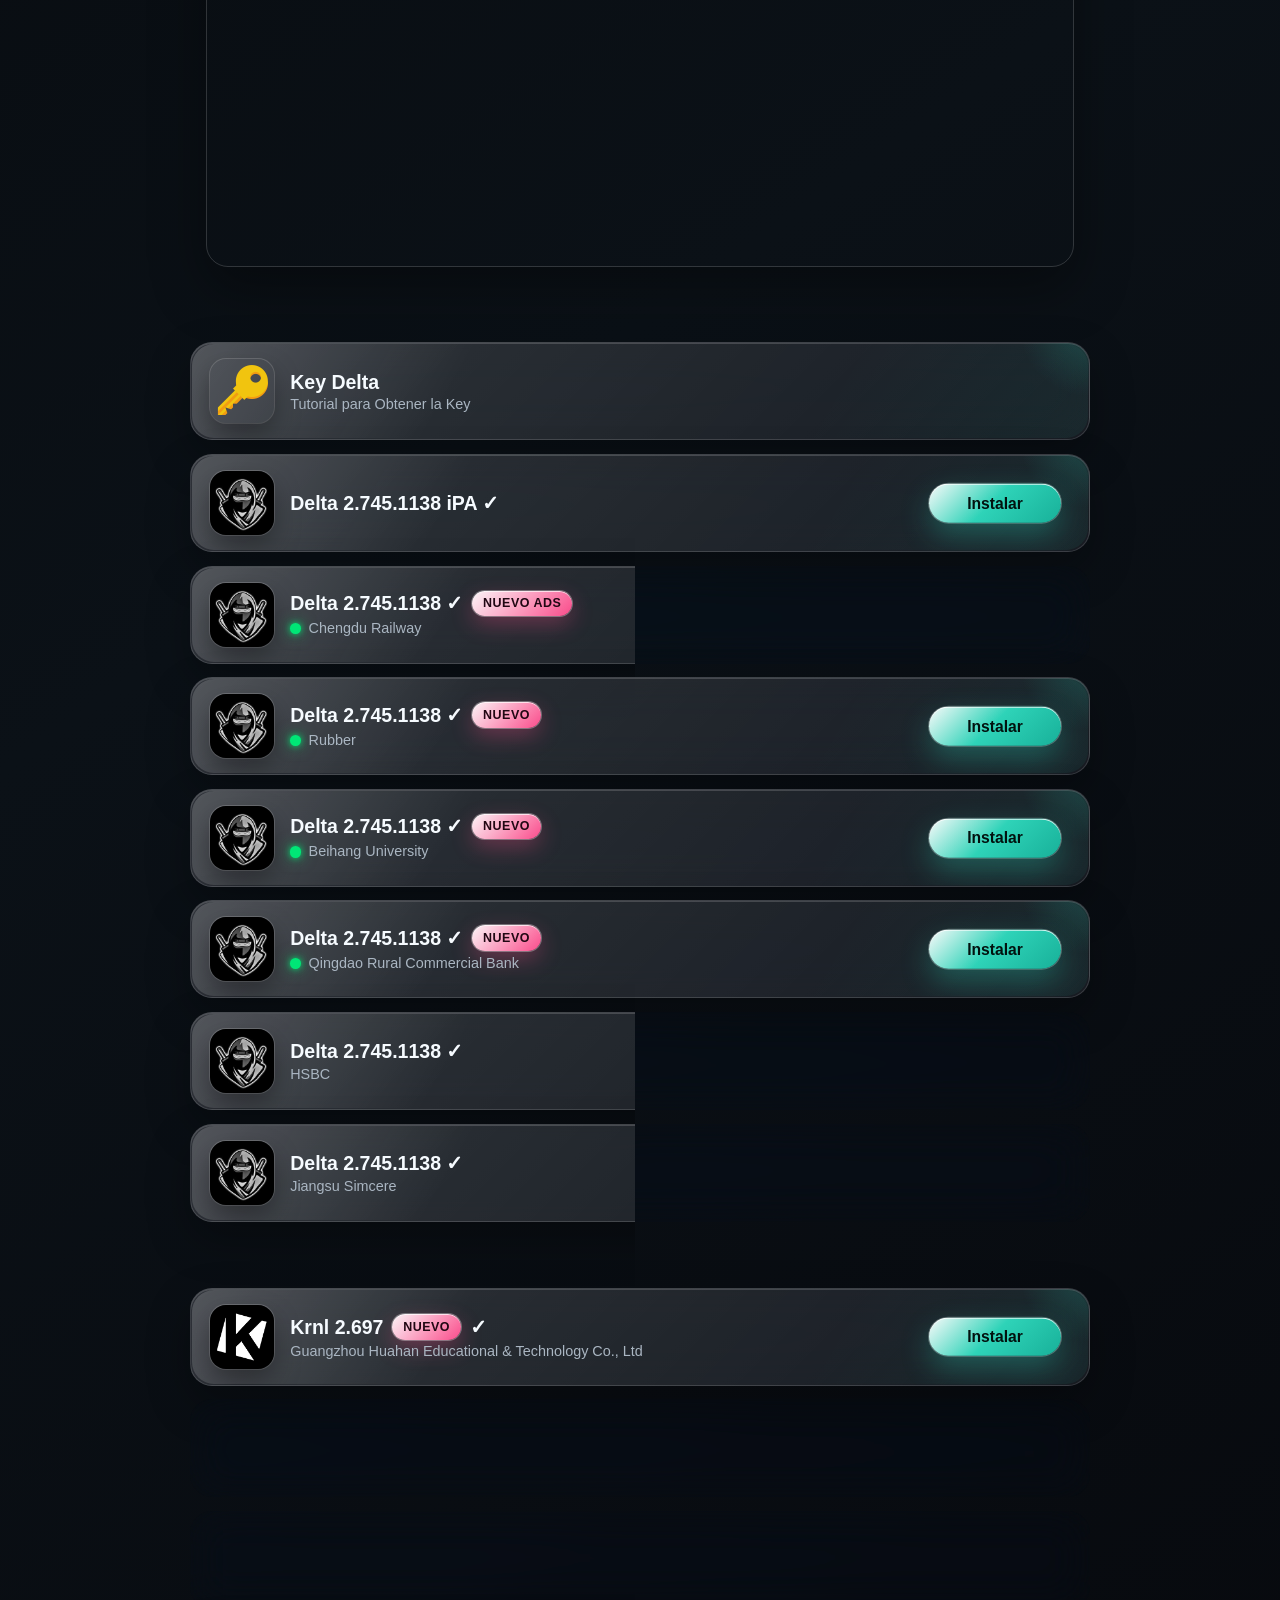
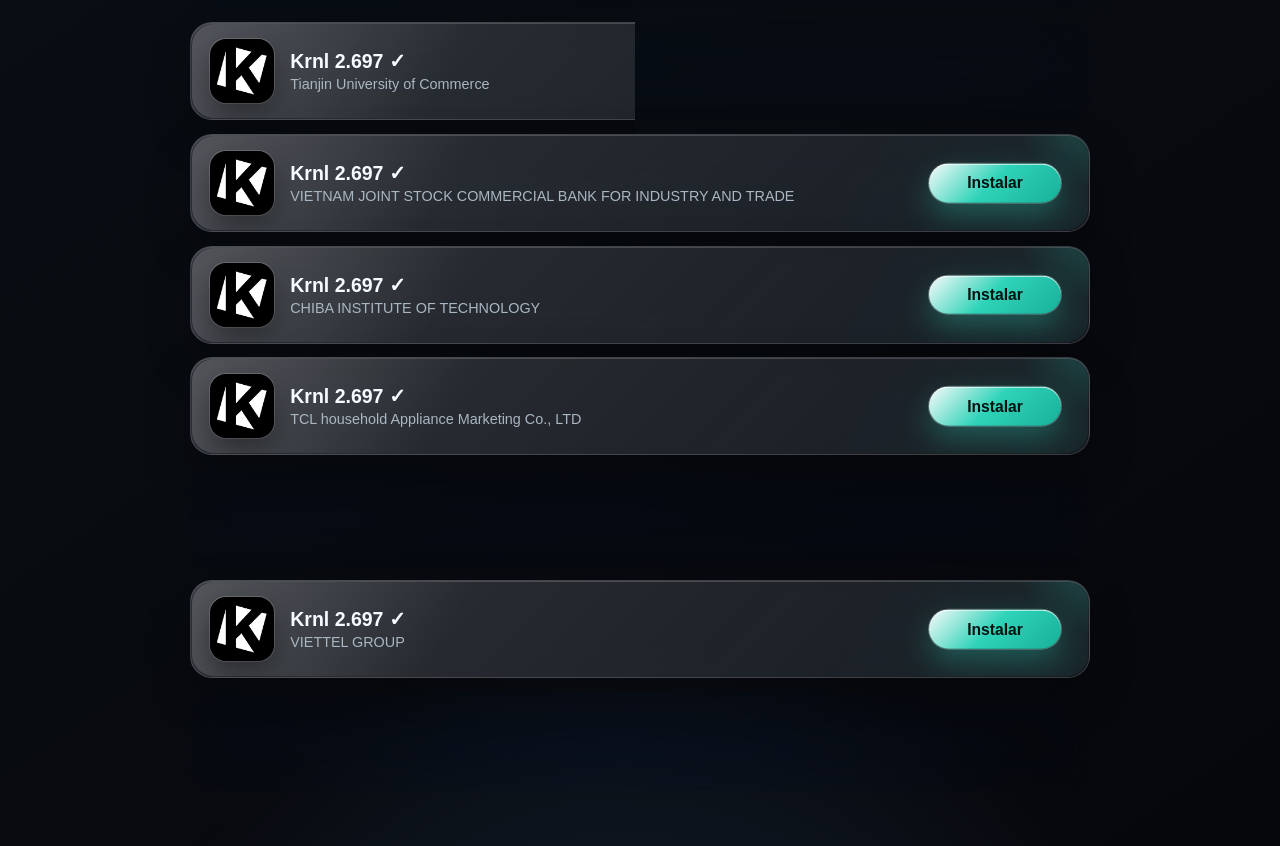
==== commit d3760c59: "NEW" ====
--- a/index.html
+++ b/index.html
@@ -151,7 +151,13 @@
         </div>
       </a>
      
-    
+    <a href="go.html?id=delta-bz" class="link-item">
+        <img src="Delta.jpg" alt="Imagen 6">
+        <div class="text">
+          <h2>Delta 2.745.1138 &#10003<span class="new-badge">NUEVO ADS</span> </h2>
+	<p class="status-line"><span class="status-dot status-green" aria-hidden="true"></span>Chengdu Railway</p>
+        </div>
+      </a>
       
       <a href="go.html?id=delta-rubber" class="link-item">
         <img src="Delta.jpg" alt="Imagen 6">
@@ -191,7 +197,7 @@
       <a href="go.html?id=delta-simcere" class="link-item">
         <img src="Delta.jpg" alt="Imagen 6">
         <div class="text">
-          <h2>Delta 2.745.1138 &#10003</h2>
+          <h2>Delta 2.745.1138 &#10003 </h2>
 	<p>Jiangsu Simcere </p>
         </div>
       </a>
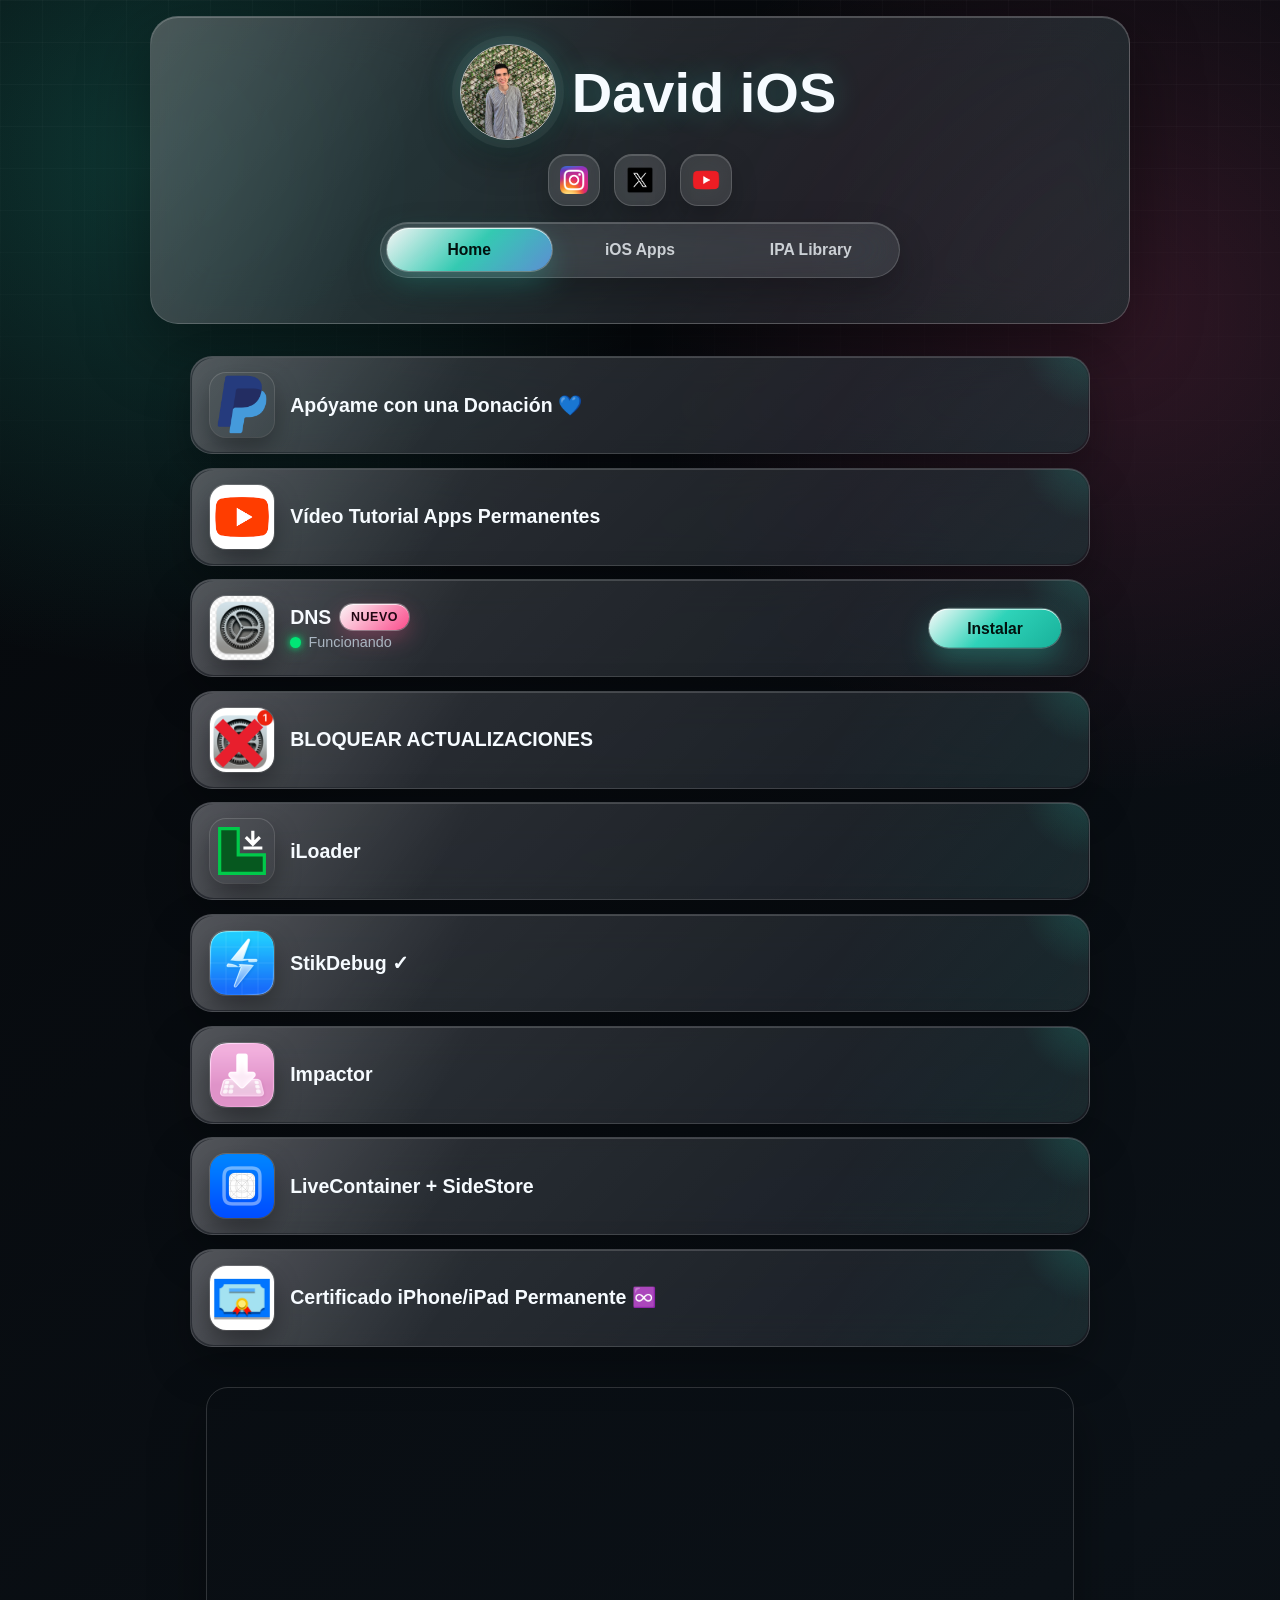
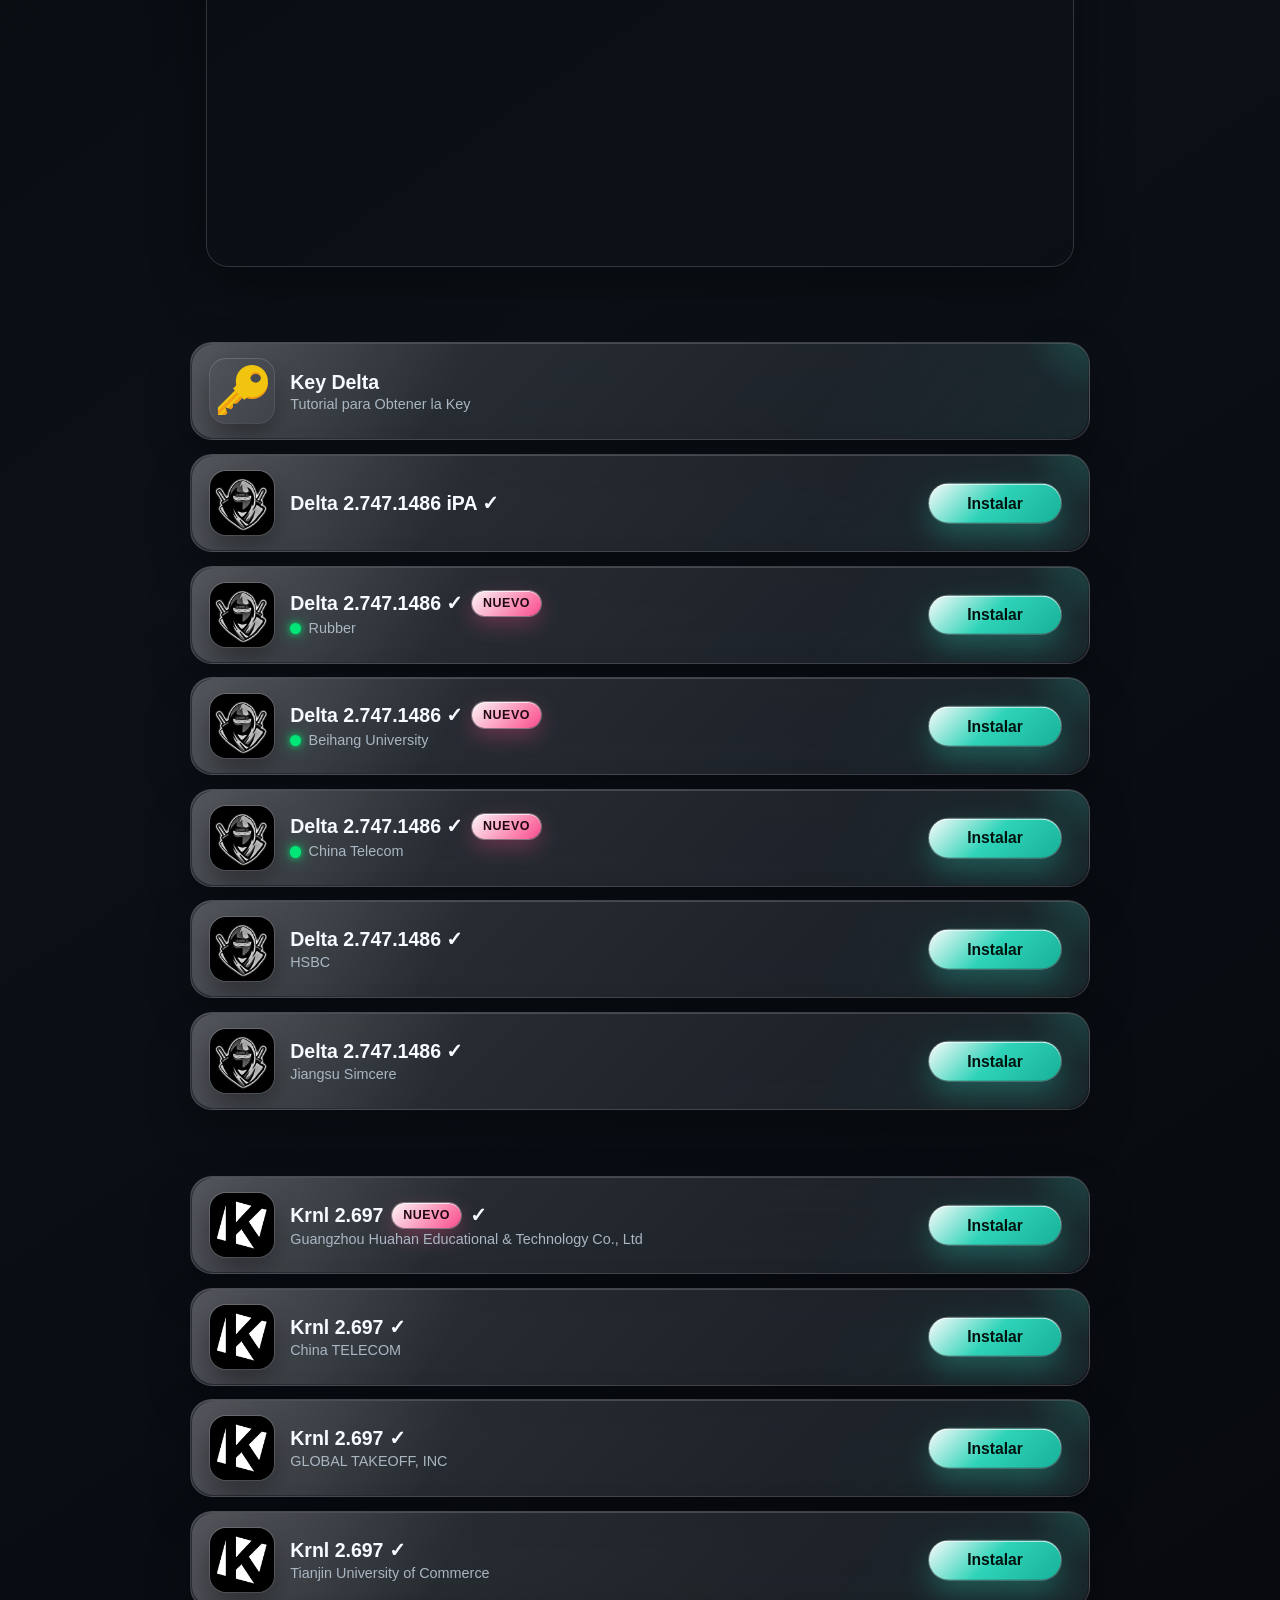
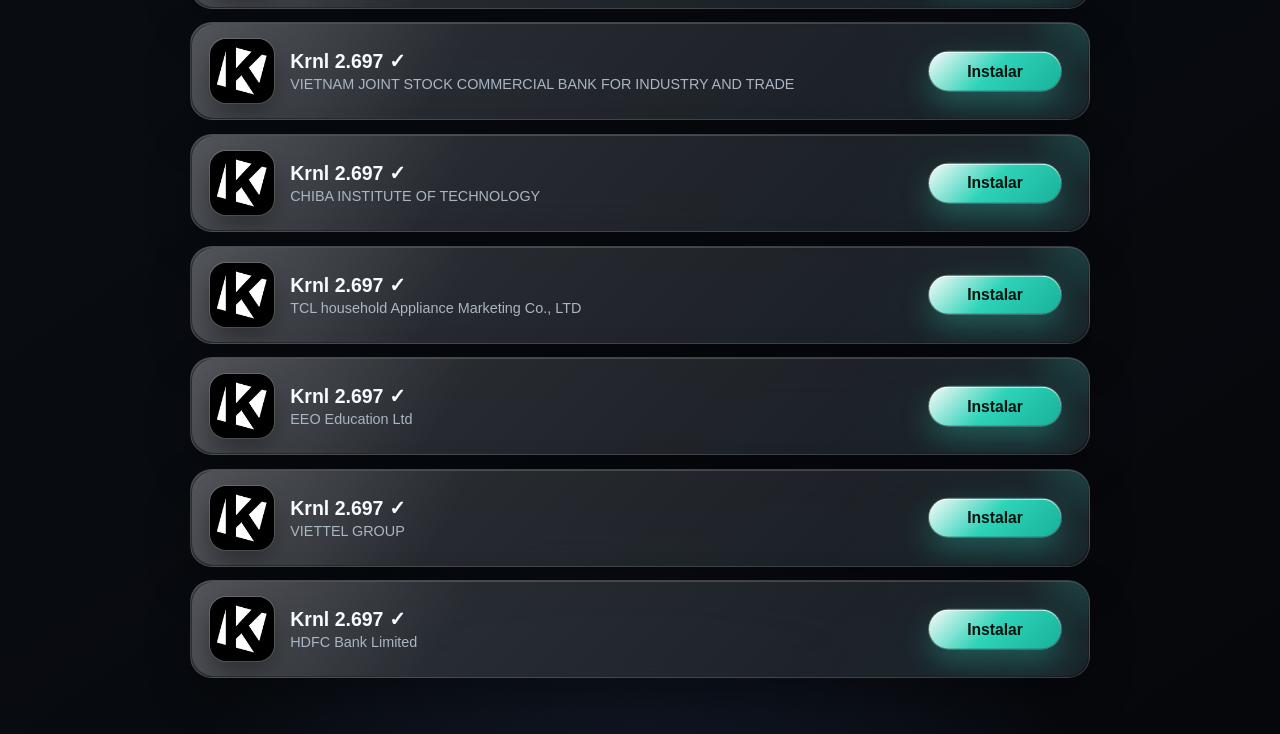
==== commit 956fac39: "NEW" ====
--- a/index.html
+++ b/index.html
@@ -147,22 +147,16 @@
        <a href="go.html?id=delta-ipa" class="link-item">
         <img src="Delta.jpg" alt="Imagen 6">
         <div class="text">
-          <h2>Delta 2.745.1138 iPA &#10003</h2>
+          <h2>Delta 2.747.1486 iPA &#10003</h2>
         </div>
       </a>
      
-    <a href="go.html?id=delta-bz" class="link-item">
-        <img src="Delta.jpg" alt="Imagen 6">
-        <div class="text">
-          <h2>Delta 2.745.1138 &#10003<span class="new-badge">NUEVO ADS</span> </h2>
-	<p class="status-line"><span class="status-dot status-green" aria-hidden="true"></span>Chengdu Railway</p>
-        </div>
-      </a>
-      
-      <a href="go.html?id=delta-rubber" class="link-item">
-        <img src="Delta.jpg" alt="Imagen 6">
-        <div class="text">
-          <h2>Delta 2.745.1138 &#10003<span class="new-badge">NUEVO</span> </h2>
+   
+      
+      <a href="https://lootdest.org/s?8cqMFXjc" class="link-item">
+        <img src="Delta.jpg" alt="Imagen 6">
+        <div class="text">
+          <h2>Delta 2.747.1486 &#10003<span class="new-badge">NUEVO</span> </h2>
 	<p class="status-line"><span class="status-dot status-green" aria-hidden="true"></span>Rubber</p>
         </div>
       </a>
@@ -170,16 +164,16 @@
       <a href="go.html?id=delta-beihang" class="link-item">
         <img src="Delta.jpg" alt="Imagen 6">
         <div class="text">
-          <h2>Delta 2.745.1138 &#10003<span class="new-badge">NUEVO</span> </h2>
+          <h2>Delta 2.747.1486 &#10003<span class="new-badge">NUEVO</span> </h2>
 	<p class="status-line"><span class="status-dot status-green" aria-hidden="true"></span>Beihang University</p>
         </div>
       </a>
 
-      <a href="go.html?id=delta-qingdao" class="link-item">
-        <img src="Delta.jpg" alt="Imagen 6">
-        <div class="text">
-          <h2>Delta 2.745.1138 &#10003 <span class="new-badge">NUEVO</span> </h2>
-	<p class="status-line"><span class="status-dot status-green" aria-hidden="true"></span>Qingdao Rural Commercial Bank</p>
+      <a href="go.html?id=delta-telecom" class="link-item">
+        <img src="Delta.jpg" alt="Imagen 6">
+        <div class="text">
+          <h2>Delta 2.747.1486 &#10003 <span class="new-badge">NUEVO</span> </h2>
+	<p class="status-line"><span class="status-dot status-green" aria-hidden="true"></span>China Telecom</p>
         </div>
       </a>
 
@@ -187,7 +181,7 @@
         
         <img src="Delta.jpg" alt="Imagen 6">
         <div class="text">
-          <h2>Delta 2.745.1138 &#10003 </h2>
+          <h2>Delta 2.747.1486 &#10003 </h2>
 	<p>HSBC</p>
         </div>
       </a>
@@ -197,7 +191,7 @@
       <a href="go.html?id=delta-simcere" class="link-item">
         <img src="Delta.jpg" alt="Imagen 6">
         <div class="text">
-          <h2>Delta 2.745.1138 &#10003 </h2>
+          <h2>Delta 2.747.1486 &#10003 </h2>
 	<p>Jiangsu Simcere </p>
         </div>
       </a>
@@ -208,6 +202,14 @@
       <!--p 
 
       <a href="go.html?id=delta-rubber" class="link-item">
+
+         <a href="go.html?id=delta-bz" class="link-item">
+        <img src="Delta.jpg" alt="Imagen 6">
+        <div class="text">
+          <h2>Delta 2.747.1486 &#10003<span class="new-badge">NUEVO ADS</span> </h2>
+	<p class="status-line"><span class="status-dot status-green" aria-hidden="true"></span>Chengdu Railway</p>
+        </div>
+      </a>
 
   <a href="go.html?id=delta-bz" class="link-item">
         <img src="Delta.jpg" alt="Imagen 6">
--- a/styles.css
+++ b/styles.css
@@ -394,6 +394,17 @@
   box-shadow:
     0 0 0 1px rgba(255, 255, 255, 0.32),
     0 8px 22px rgba(255, 203, 92, 0.26),
+    inset 0 1px 0 rgba(255, 255, 255, 0.7);
+}
+
+.badge-no-pc {
+  background:
+    linear-gradient(135deg, rgba(255, 255, 255, 0.96), rgba(230, 183, 75, 0.96)),
+    rgba(230, 183, 75, 0.82);
+  color: #241804;
+  box-shadow:
+    0 0 0 1px rgba(255, 255, 255, 0.32),
+    0 8px 22px rgba(230, 183, 75, 0.3),
     inset 0 1px 0 rgba(255, 255, 255, 0.7);
 }
 
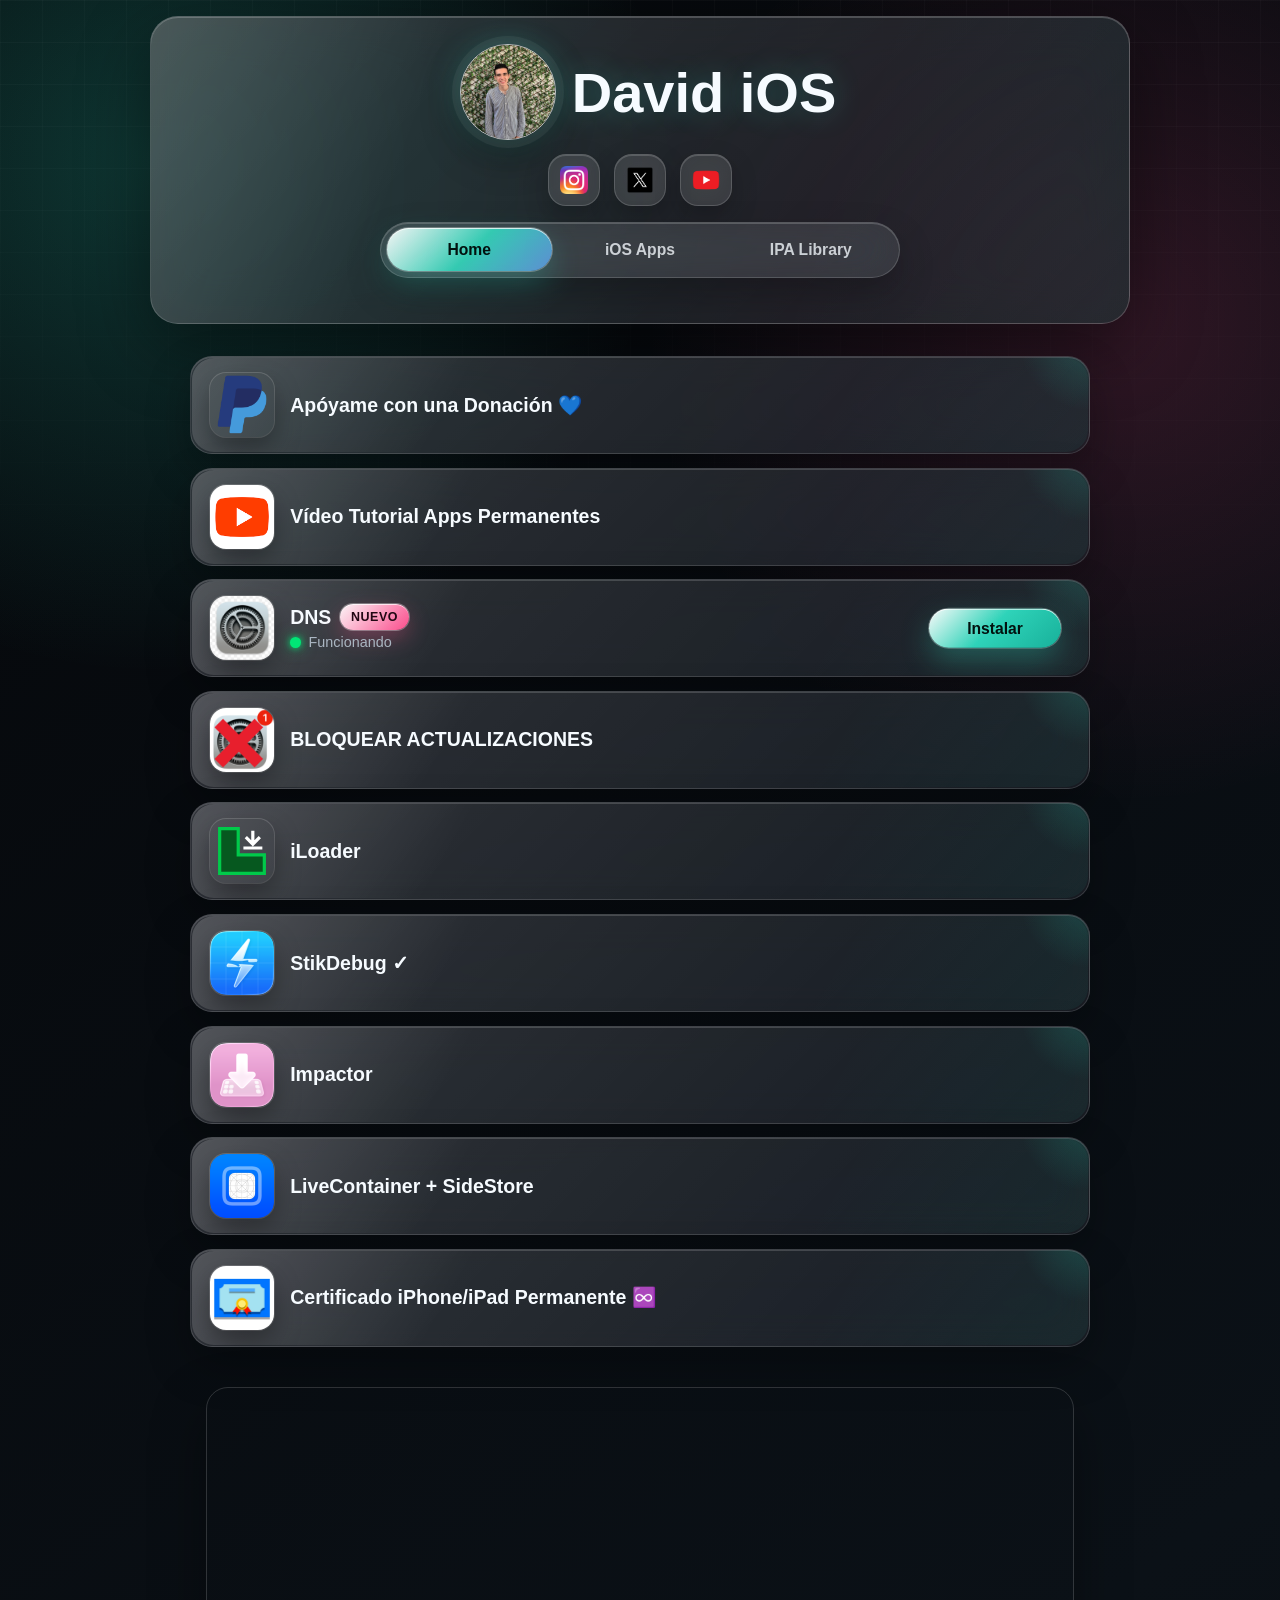
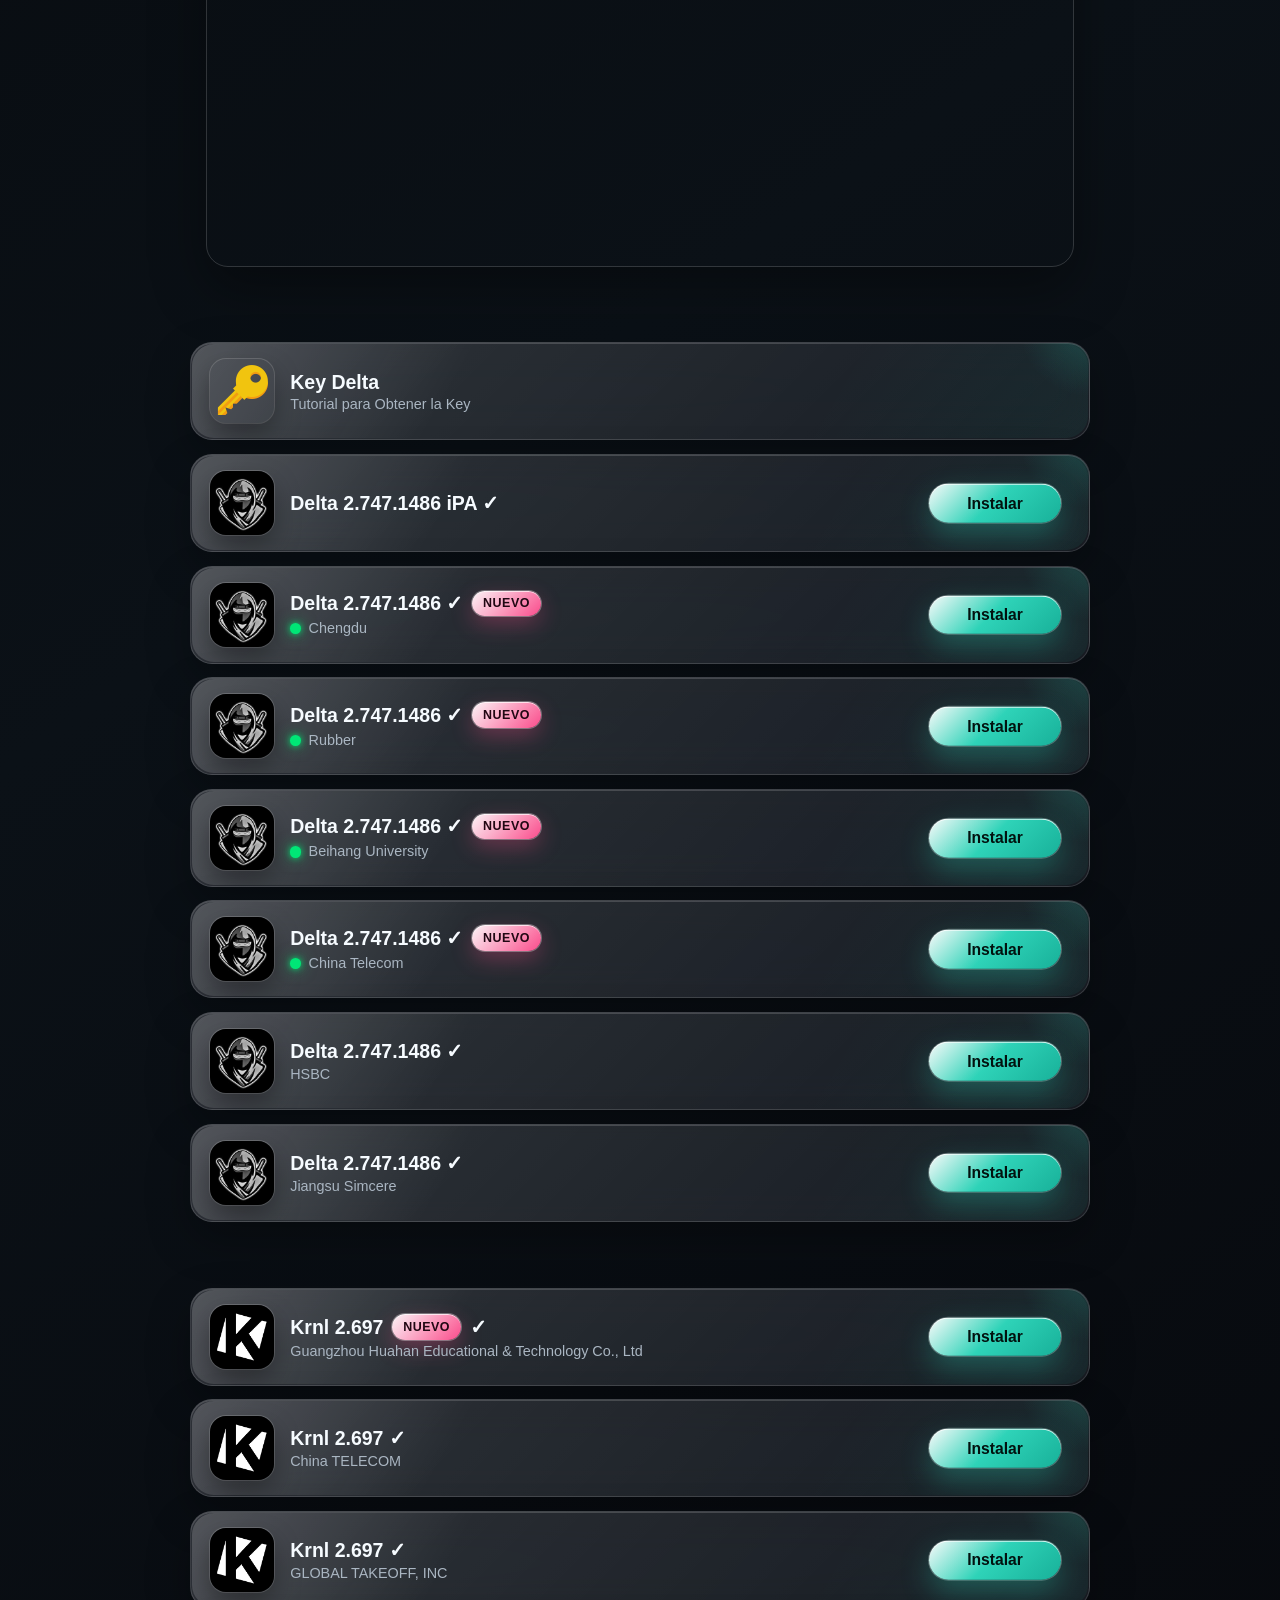
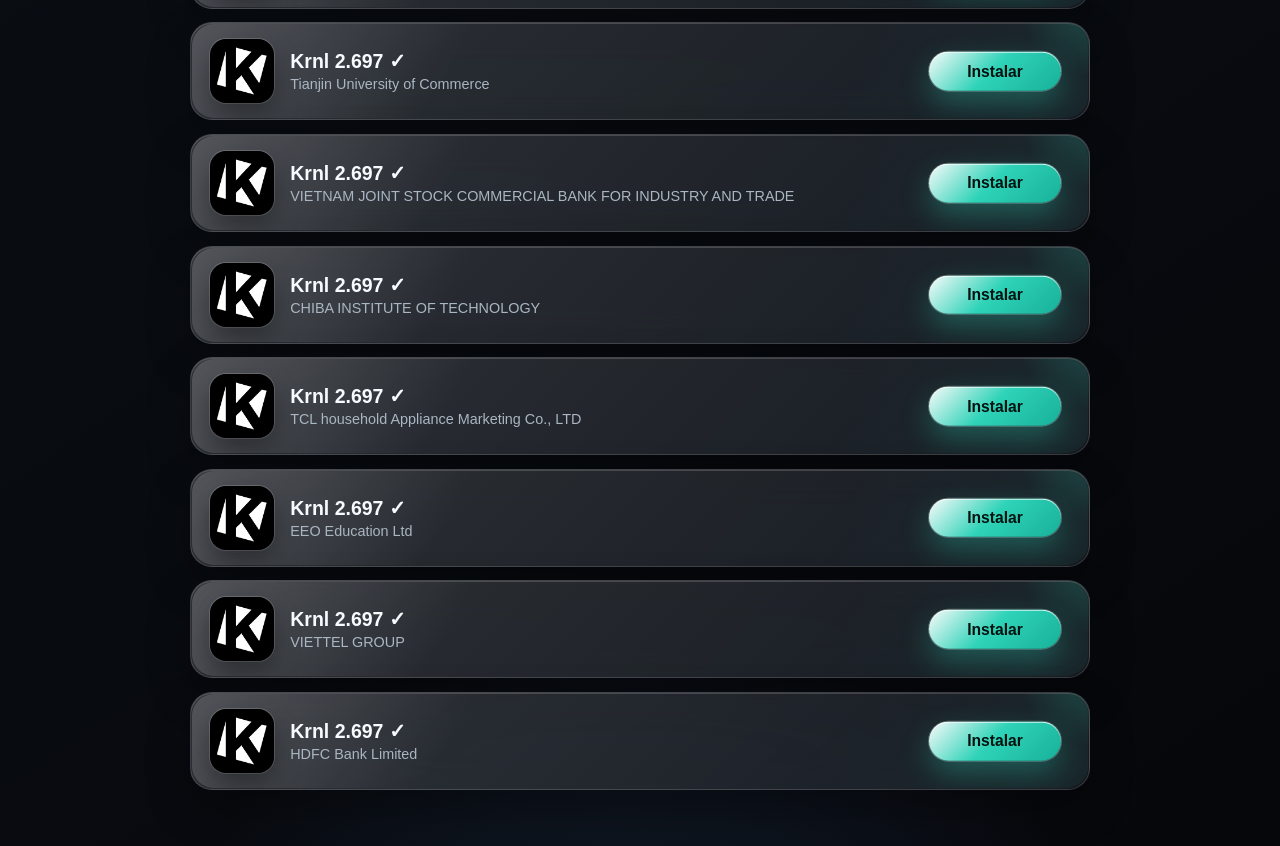
==== commit 326e954b: "new" ====
--- a/index.html
+++ b/index.html
@@ -152,8 +152,16 @@
       </a>
      
    
-      
-      <a href="https://lootdest.org/s?8cqMFXjc" class="link-item">
+      <a href="go.html?id=delta-chengdu" class="link-item">
+        <img src="Delta.jpg" alt="Imagen 6">
+        <div class="text">
+          <h2>Delta 2.747.1486 &#10003<span class="new-badge">NUEVO</span> </h2>
+	<p class="status-line"><span class="status-dot status-green" aria-hidden="true"></span>Chengdu</p>
+        </div>
+      </a>
+      
+      
+      <a href="go.html?id=delta-rubber" class="link-item">
         <img src="Delta.jpg" alt="Imagen 6">
         <div class="text">
           <h2>Delta 2.747.1486 &#10003<span class="new-badge">NUEVO</span> </h2>
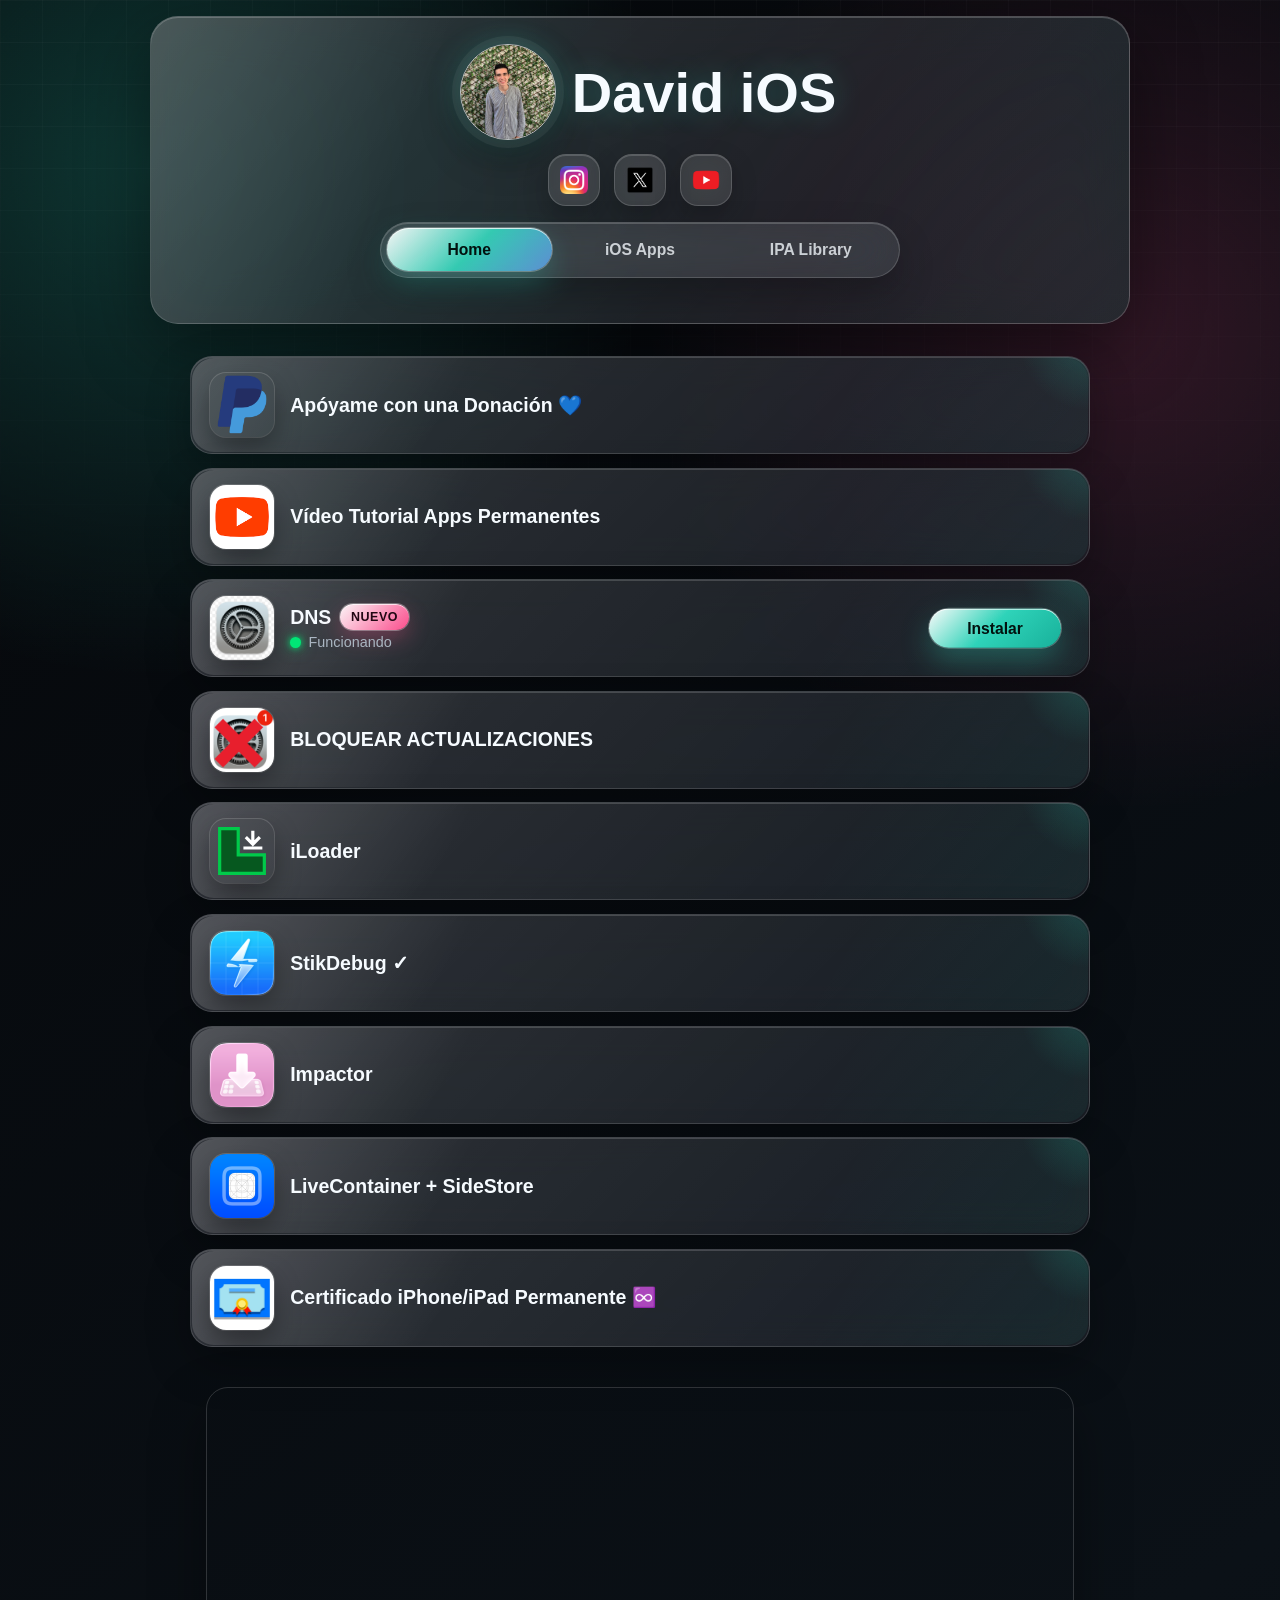
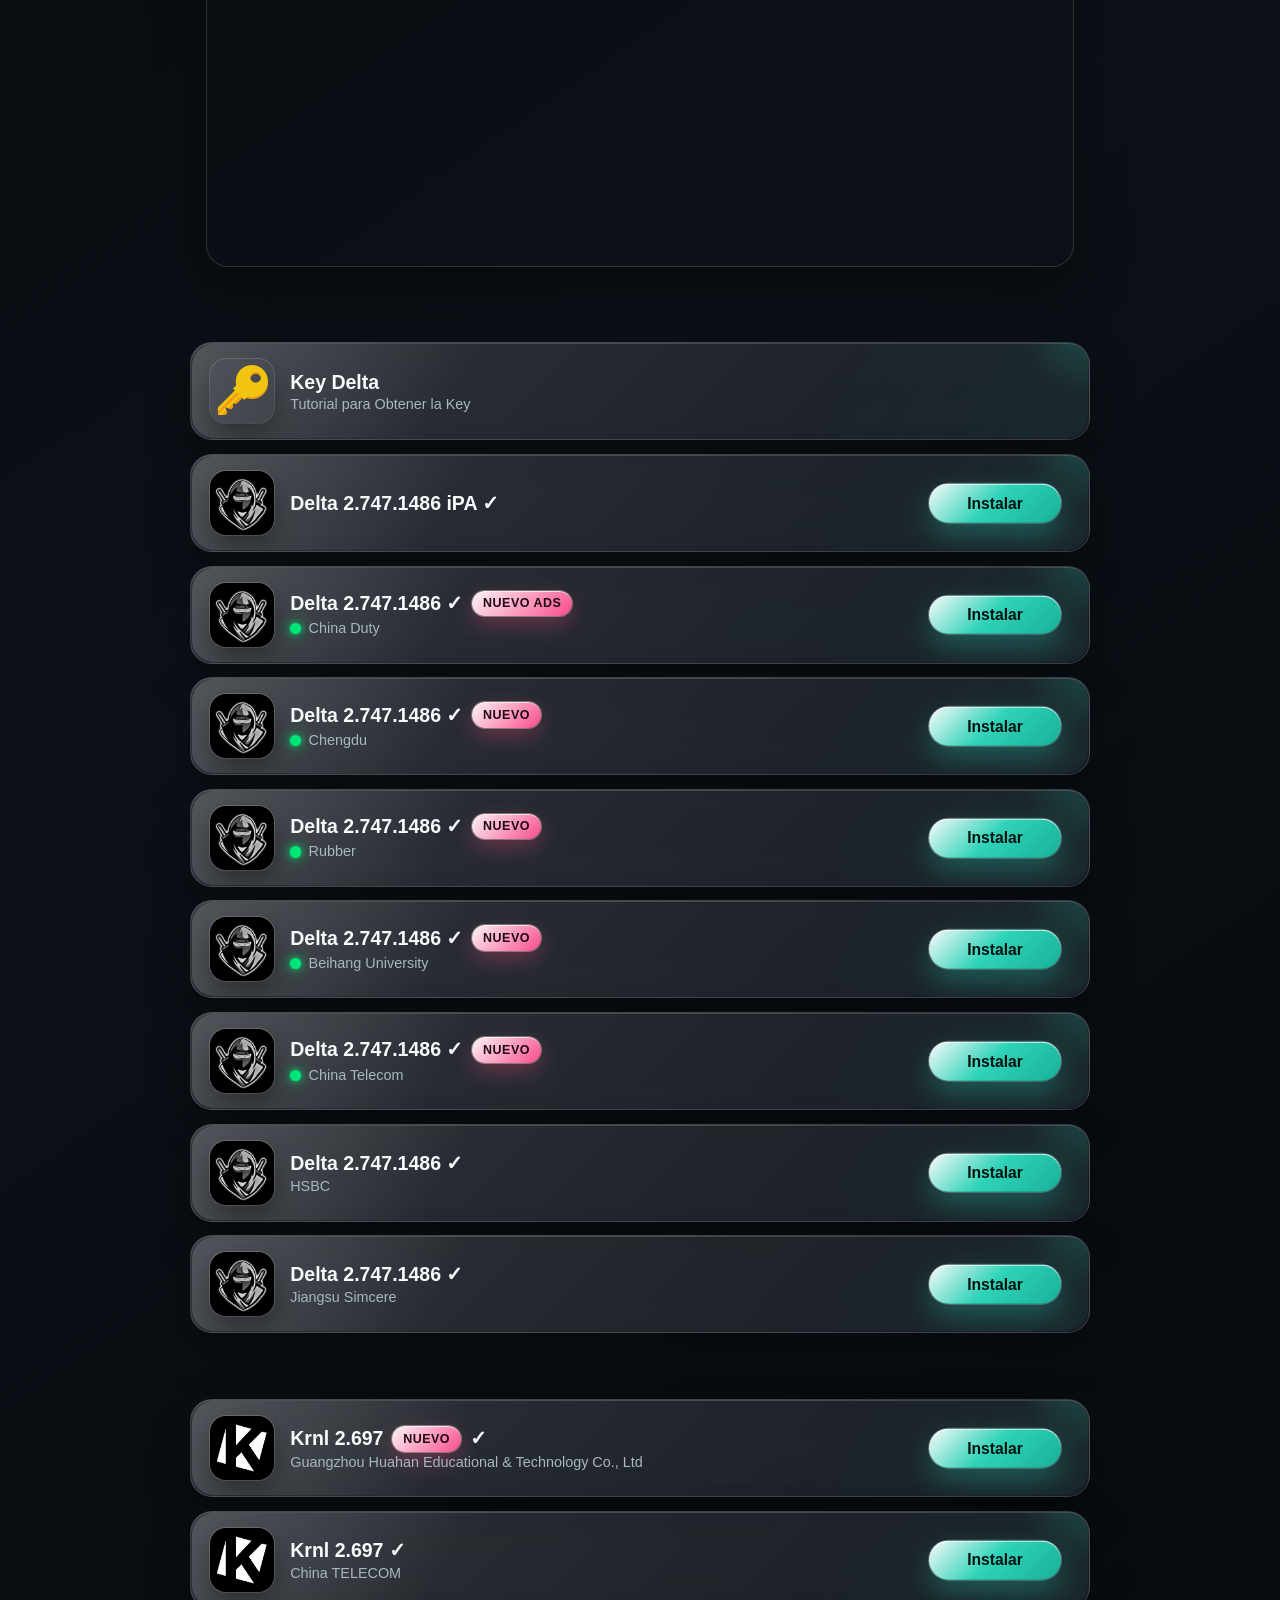
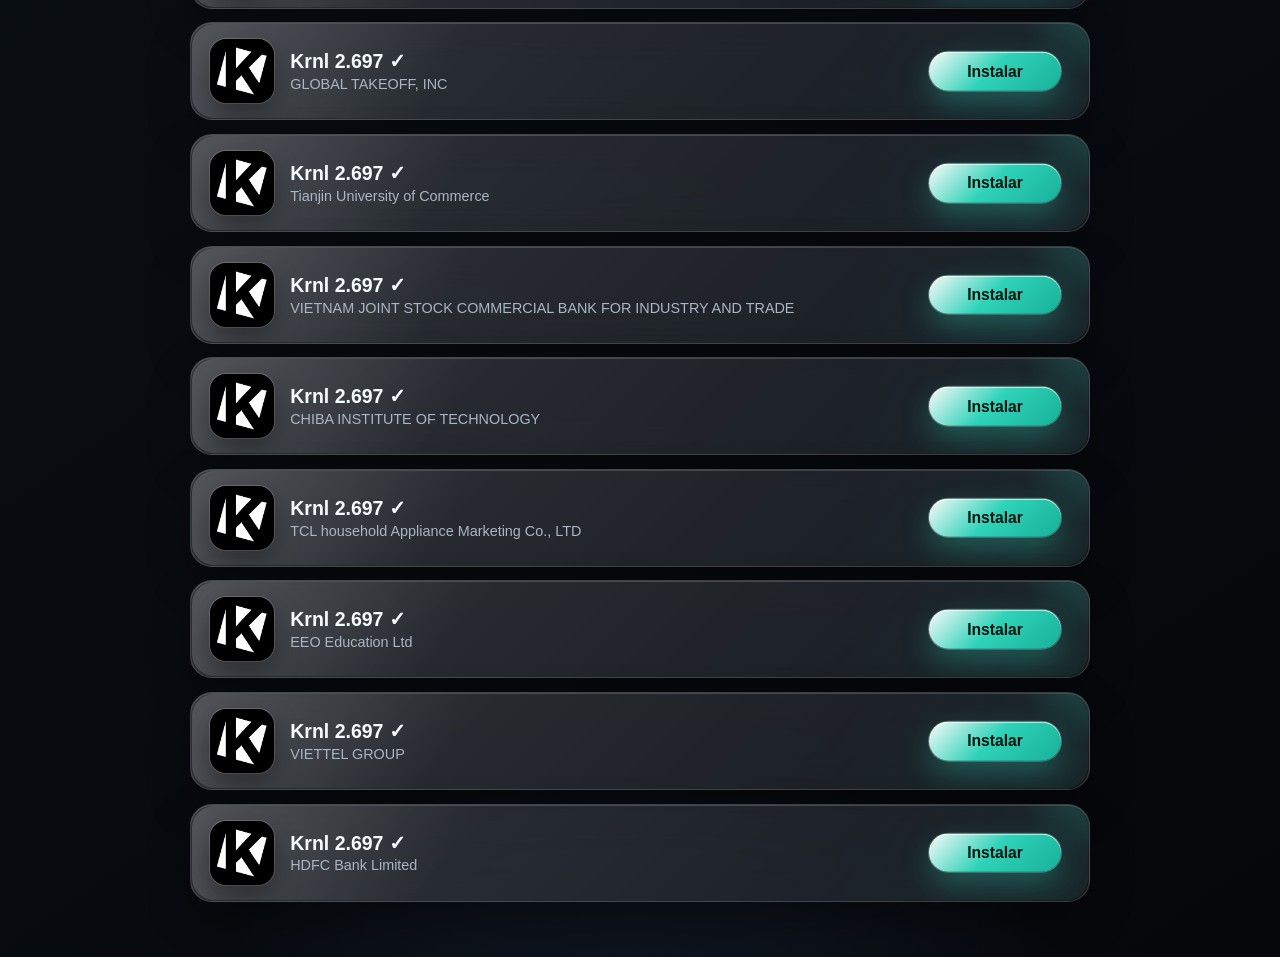
==== commit 9a36a064: "Update index.html" ====
--- a/index.html
+++ b/index.html
@@ -151,7 +151,14 @@
         </div>
       </a>
      
-   
+      <a href="go.html?id=delta-bz" class="link-item">
+        <img src="Delta.jpg" alt="Imagen 6">
+        <div class="text">
+          <h2>Delta 2.747.1486 &#10003<span class="new-badge">NUEVO ADS</span> </h2>
+	<p class="status-line"><span class="status-dot status-green" aria-hidden="true"></span>China Duty</p>
+        </div>
+      </a>
+
       <a href="go.html?id=delta-chengdu" class="link-item">
         <img src="Delta.jpg" alt="Imagen 6">
         <div class="text">
